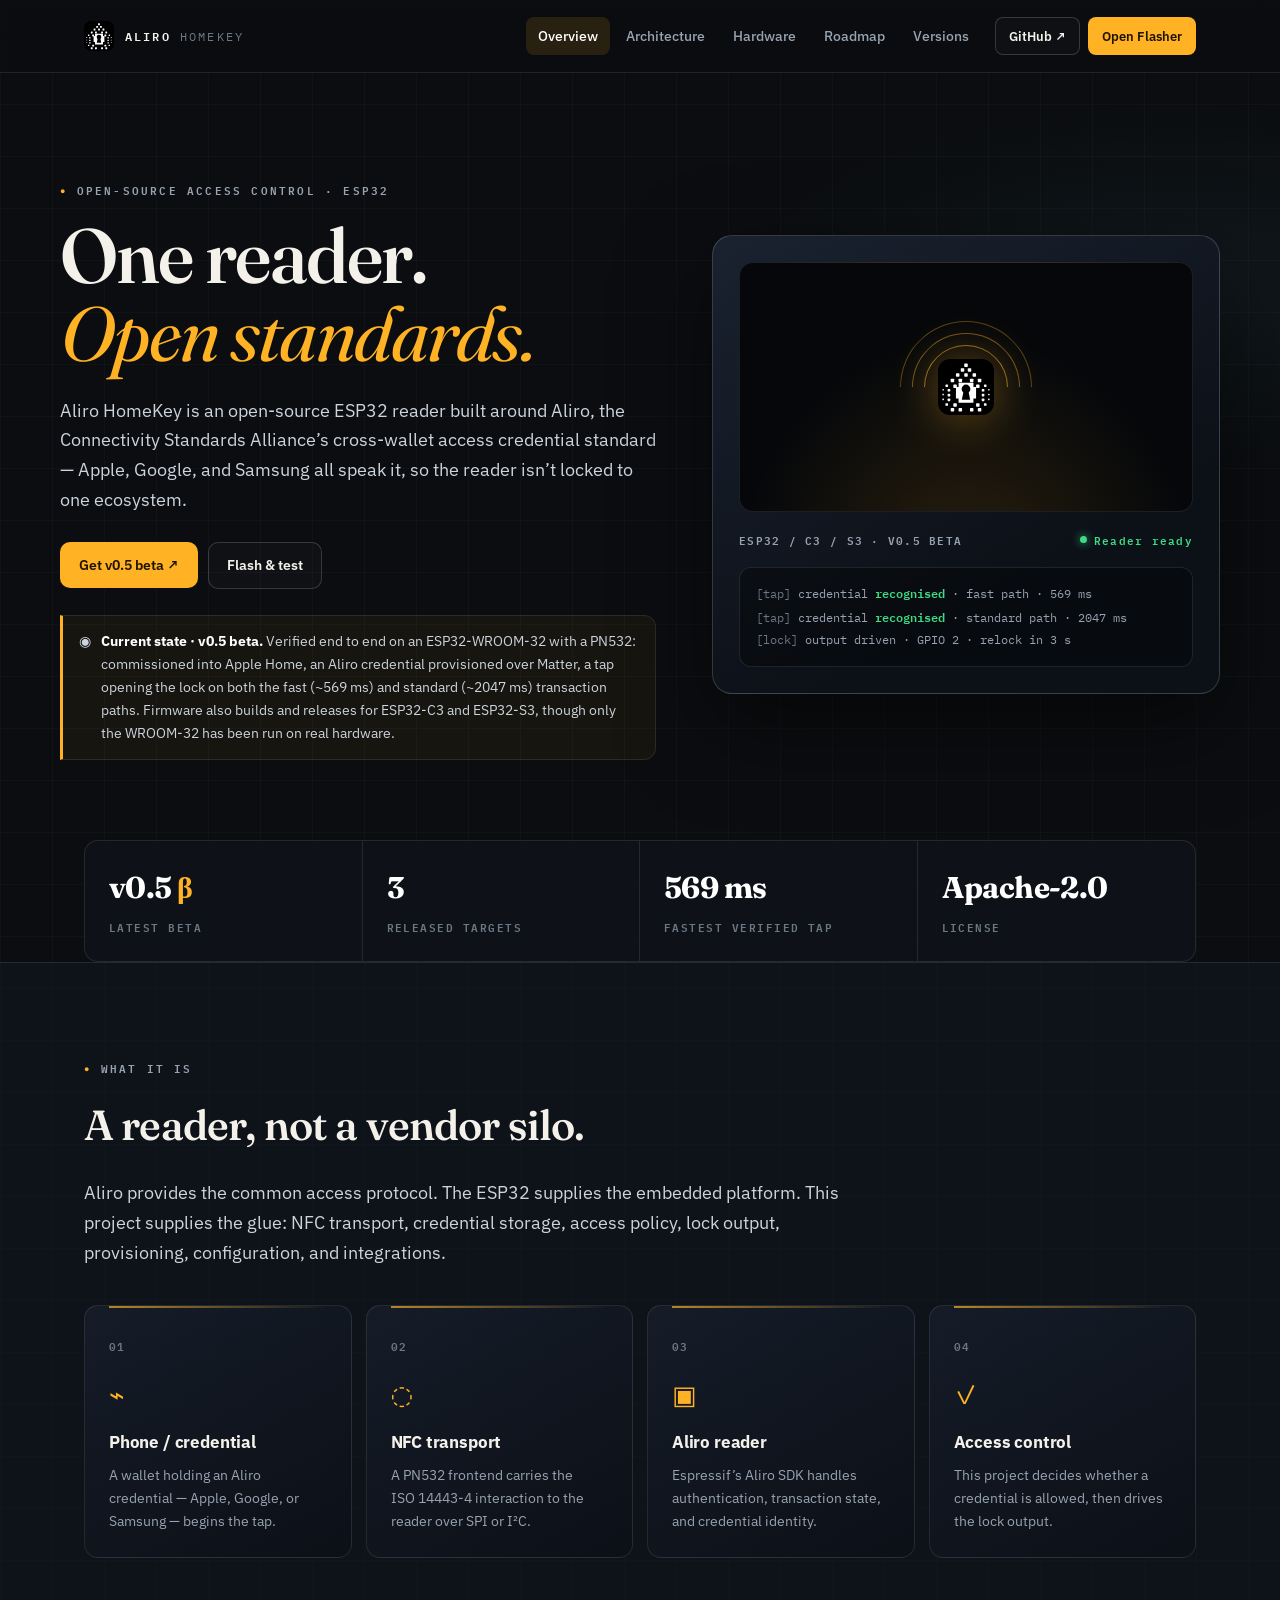
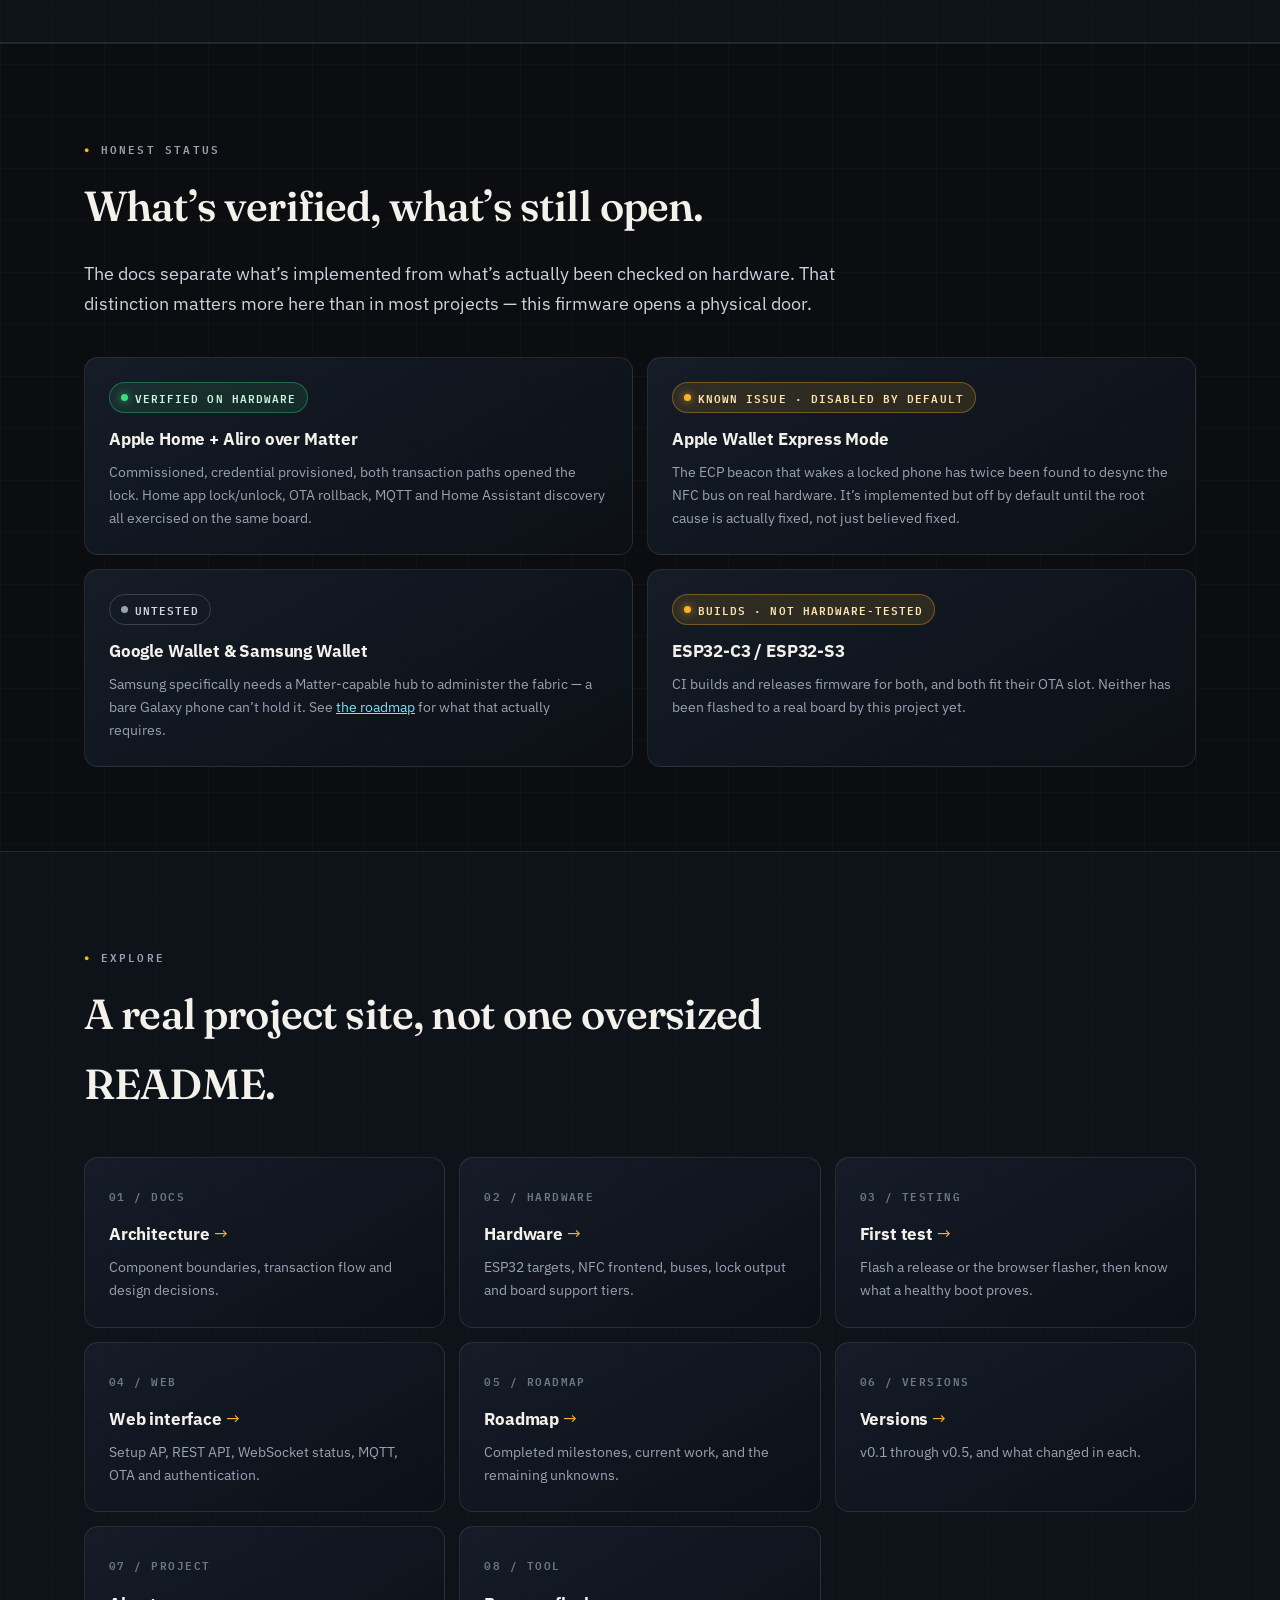
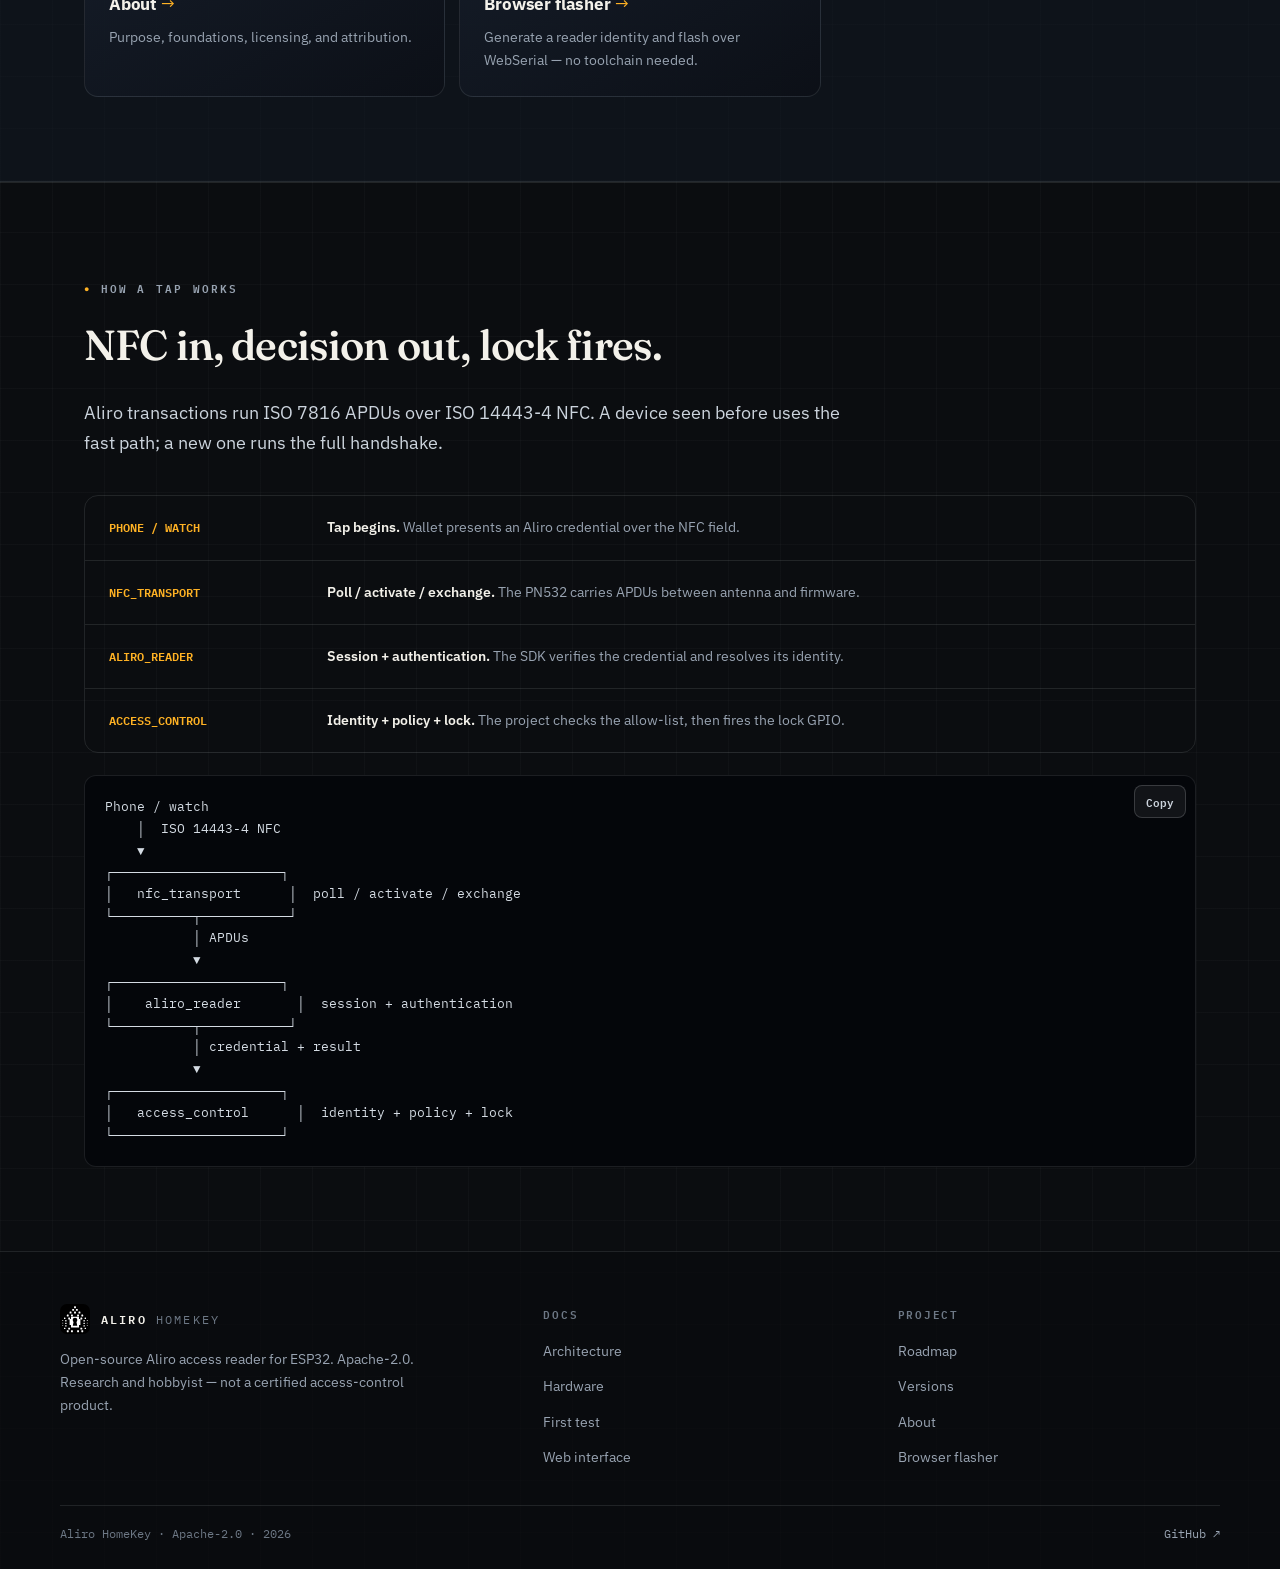
==== website/index.html @ ab15e539 "chore(site): move public website into website/ and redesign for Pages" ====
<!doctype html>
<html lang="en">
<head>
<meta charset="utf-8">
<meta name="viewport" content="width=device-width, initial-scale=1">
<meta name="theme-color" content="#0b0d10">
<meta name="description" content="Aliro HomeKey is an open-source ESP32 Aliro reader for digital access credentials, with NFC, Matter Door Lock, web configuration and real hardware testing.">
<meta name="robots" content="index,follow">
<link rel="canonical" href="https://ruhanpaco.github.io/aliro-homekey/">
<meta property="og:type" content="website">
<meta property="og:title" content="Aliro HomeKey · Open-source access control">
<meta property="og:description" content="An open-source Aliro reader for ESP32, combining NFC, Matter, provisioning and embedded access control.">
<meta property="og:url" content="https://ruhanpaco.github.io/aliro-homekey/">
<meta property="og:image" content="https://ruhanpaco.github.io/aliro-homekey/assets/aliro-mark.svg">
<meta name="twitter:card" content="summary">
<meta name="twitter:title" content="Aliro HomeKey">
<meta name="twitter:description" content="Open-source Aliro access control on ESP32.">
<link rel="icon" href="assets/aliro-mark.svg" type="image/svg+xml">
<link rel="preconnect" href="https://fonts.googleapis.com">
<link rel="preconnect" href="https://fonts.gstatic.com" crossorigin>
<link href="https://fonts.googleapis.com/css2?family=Fraunces:ital,opsz,wght@0,9..144,400;0,9..144,560;0,9..144,640;1,9..144,400&family=IBM+Plex+Mono:wght@400;500;600&family=IBM+Plex+Sans:wght@400;500;600;700&display=swap" rel="stylesheet">
<link rel="stylesheet" href="assets/site.css?v=20260908">
<script type="application/ld+json">{"@context":"https://schema.org","@type":"SoftwareSourceCode","name":"Aliro HomeKey","description":"An open-source Aliro reader for ESP32 with NFC, Matter Door Lock integration, provisioning and web configuration.","codeRepository":"https://github.com/Ruhanpaco/Aliro-homekey","programmingLanguage":["C","C++","HTML","JavaScript"],"license":"https://www.apache.org/licenses/LICENSE-2.0","version":"0.5-beta","author":{"@type":"Person","name":"Ruhan Pacolli"},"operatingSystem":"ESP-IDF"}</script>
<title>Aliro HomeKey · Open-source access control</title>
</head>
<body>
<a class="skip" href="#main">Skip to content</a>

<header class="site-header">
  <div class="wrap header-inner">
    <a class="brand" href="index.html" aria-label="Aliro HomeKey home">
      <img src="assets/aliro-mark.svg" alt="" width="30" height="30">
      <span>ALIRO <em>HOMEKEY</em></span>
    </a>
    <button class="nav-toggle" type="button" aria-expanded="false" aria-controls="primary-nav">MENU</button>
    <nav class="site-nav" id="primary-nav" aria-label="Primary">
      <a class="nav-link" href="index.html" aria-current="page">Overview</a>
      <a class="nav-link" href="architecture.html">Architecture</a>
      <a class="nav-link" href="hardware.html">Hardware</a>
      <a class="nav-link" href="roadmap.html">Roadmap</a>
      <a class="nav-link" href="releases.html">Versions</a>
      <span class="nav-cta">
        <a class="btn ghost small" href="https://github.com/Ruhanpaco/Aliro-homekey">GitHub ↗</a>
        <a class="btn primary small" href="site/index.html">Open Flasher</a>
      </span>
    </nav>
  </div>
</header>

<main id="main">
  <!-- Hero -->
  <section class="wrap hero">
    <div>
      <p class="kicker rise">Open-source access control · ESP32</p>
      <h1 class="display rise d1">One reader.<br><span class="thin">Open standards.</span></h1>
      <p class="lead rise d2">Aliro HomeKey is an open-source ESP32 reader built around Aliro, the Connectivity Standards Alliance&rsquo;s cross-wallet access credential standard &mdash; Apple, Google, and Samsung all speak it, so the reader isn&rsquo;t locked to one ecosystem.</p>
      <div class="hero-actions rise d3">
        <a class="btn primary" href="https://github.com/Ruhanpaco/Aliro-homekey/releases">Get v0.5 beta ↗</a>
        <a class="btn ghost" href="first-test.html">Flash &amp; test</a>
      </div>
      <div class="hero-note rise d4" role="note">
        <span aria-hidden="true">◉</span>
        <span><strong>Current state · v0.5 beta.</strong> Verified end to end on an ESP32-WROOM-32 with a PN532: commissioned into Apple Home, an Aliro credential provisioned over Matter, a tap opening the lock on both the fast (~569&nbsp;ms) and standard (~2047&nbsp;ms) transaction paths. Firmware also builds and releases for ESP32-C3 and ESP32-S3, though only the WROOM-32 has been run on real hardware.</span>
      </div>
    </div>
    <div class="reader-stage rise d2" aria-label="Reader status illustration">
      <div class="reader-screen">
        <div class="nfc-mark" aria-hidden="true">
          <i></i><i></i><i></i>
          <img src="assets/aliro-mark.svg" alt="">
        </div>
      </div>
      <div class="reader-meta">
        <span class="tag">ESP32 / C3 / S3 · v0.5 beta</span>
        <span class="live">Reader ready</span>
      </div>
      <div class="tap-log" aria-label="Example tap log">
        <div><span class="t">[tap]</span> credential <b>recognised</b> · fast path · 569 ms</div>
        <div><span class="t">[tap]</span> credential <b>recognised</b> · standard path · 2047 ms</div>
        <div><span class="t">[lock]</span> output driven · GPIO 2 · relock in 3 s</div>
      </div>
    </div>
  </section>

  <!-- Stats -->
  <section class="wrap" aria-label="Project at a glance">
    <div class="stats">
      <div><b>v0.5 <em>β</em></b><span>Latest beta</span></div>
      <div><b>3</b><span>Released targets</span></div>
      <div><b>569 ms</b><span>Fastest verified tap</span></div>
      <div><b>Apache-2.0</b><span>License</span></div>
    </div>
  </section>

  <!-- What it is -->
  <section class="section band">
    <div class="wrap">
      <div class="section-head">
        <p class="kicker">What it is</p>
        <h2>A reader, not a vendor silo.</h2>
        <p class="lead">Aliro provides the common access protocol. The ESP32 supplies the embedded platform. This project supplies the glue: NFC transport, credential storage, access policy, lock output, provisioning, configuration, and integrations.</p>
      </div>
      <div class="grid four">
        <article class="card feature"><span class="step">01</span><span class="glyph" aria-hidden="true">⌁</span><h3>Phone / credential</h3><p>A wallet holding an Aliro credential &mdash; Apple, Google, or Samsung &mdash; begins the tap.</p></article>
        <article class="card feature"><span class="step">02</span><span class="glyph" aria-hidden="true">◌</span><h3>NFC transport</h3><p>A PN532 frontend carries the ISO&nbsp;14443-4 interaction to the reader over SPI or I&sup2;C.</p></article>
        <article class="card feature"><span class="step">03</span><span class="glyph" aria-hidden="true">▣</span><h3>Aliro reader</h3><p>Espressif&rsquo;s Aliro SDK handles authentication, transaction state, and credential identity.</p></article>
        <article class="card feature"><span class="step">04</span><span class="glyph" aria-hidden="true">✓</span><h3>Access control</h3><p>This project decides whether a credential is allowed, then drives the lock output.</p></article>
      </div>
    </div>
  </section>

  <!-- Honest status -->
  <section class="section">
    <div class="wrap">
      <div class="section-head">
        <p class="kicker">Honest status</p>
        <h2>What&rsquo;s verified, what&rsquo;s still open.</h2>
        <p class="lead">The docs separate what&rsquo;s implemented from what&rsquo;s actually been checked on hardware. That distinction matters more here than in most projects &mdash; this firmware opens a physical door.</p>
      </div>
      <div class="grid two">
        <article class="card">
          <span class="status good">Verified on hardware</span>
          <h3>Apple Home + Aliro over Matter</h3>
          <p>Commissioned, credential provisioned, both transaction paths opened the lock. Home app lock/unlock, OTA rollback, MQTT and Home Assistant discovery all exercised on the same board.</p>
        </article>
        <article class="card">
          <span class="status warn">Known issue · disabled by default</span>
          <h3>Apple Wallet Express Mode</h3>
          <p>The ECP beacon that wakes a locked phone has twice been found to desync the NFC bus on real hardware. It&rsquo;s implemented but off by default until the root cause is actually fixed, not just believed fixed.</p>
        </article>
        <article class="card">
          <span class="status idle">Untested</span>
          <h3>Google Wallet &amp; Samsung Wallet</h3>
          <p>Samsung specifically needs a Matter-capable hub to administer the fabric &mdash; a bare Galaxy phone can&rsquo;t hold it. See <a style="color:var(--info)" href="roadmap.html">the roadmap</a> for what that actually requires.</p>
        </article>
        <article class="card">
          <span class="status warn">Builds · not hardware-tested</span>
          <h3>ESP32-C3 / ESP32-S3</h3>
          <p>CI builds and releases firmware for both, and both fit their OTA slot. Neither has been flashed to a real board by this project yet.</p>
        </article>
      </div>
    </div>
  </section>

  <!-- Explore -->
  <section class="section band">
    <div class="wrap">
      <div class="section-head">
        <p class="kicker">Explore</p>
        <h2>A real project site, not one oversized README.</h2>
      </div>
      <div class="grid">
        <a class="card" href="architecture.html"><span class="explore-num">01 / DOCS</span><h3>Architecture <span class="arrow">→</span></h3><p>Component boundaries, transaction flow and design decisions.</p></a>
        <a class="card" href="hardware.html"><span class="explore-num">02 / HARDWARE</span><h3>Hardware <span class="arrow">→</span></h3><p>ESP32 targets, NFC frontend, buses, lock output and board support tiers.</p></a>
        <a class="card" href="first-test.html"><span class="explore-num">03 / TESTING</span><h3>First test <span class="arrow">→</span></h3><p>Flash a release or the browser flasher, then know what a healthy boot proves.</p></a>
        <a class="card" href="web.html"><span class="explore-num">04 / WEB</span><h3>Web interface <span class="arrow">→</span></h3><p>Setup AP, REST API, WebSocket status, MQTT, OTA and authentication.</p></a>
        <a class="card" href="roadmap.html"><span class="explore-num">05 / ROADMAP</span><h3>Roadmap <span class="arrow">→</span></h3><p>Completed milestones, current work, and the remaining unknowns.</p></a>
        <a class="card" href="releases.html"><span class="explore-num">06 / VERSIONS</span><h3>Versions <span class="arrow">→</span></h3><p>v0.1 through v0.5, and what changed in each.</p></a>
        <a class="card" href="about.html"><span class="explore-num">07 / PROJECT</span><h3>About <span class="arrow">→</span></h3><p>Purpose, foundations, licensing, and attribution.</p></a>
        <a class="card" href="site/index.html"><span class="explore-num">08 / TOOL</span><h3>Browser flasher <span class="arrow">→</span></h3><p>Generate a reader identity and flash over WebSerial &mdash; no toolchain needed.</p></a>
      </div>
    </div>
  </section>

  <!-- How a tap works -->
  <section class="section">
    <div class="wrap">
      <div class="section-head">
        <p class="kicker">How a tap works</p>
        <h2>NFC in, decision out, lock fires.</h2>
        <p class="lead">Aliro transactions run ISO&nbsp;7816 APDUs over ISO&nbsp;14443-4 NFC. A device seen before uses the fast path; a new one runs the full handshake.</p>
      </div>
      <div class="diagram" aria-label="Transaction flow diagram">
        <div class="hop"><span class="from">PHONE / WATCH</span><p><strong>Tap begins.</strong> Wallet presents an Aliro credential over the NFC field.</p></div>
        <div class="hop"><span class="from">NFC_TRANSPORT</span><p><strong>Poll / activate / exchange.</strong> The PN532 carries APDUs between antenna and firmware.</p></div>
        <div class="hop"><span class="from">ALIRO_READER</span><p><strong>Session + authentication.</strong> The SDK verifies the credential and resolves its identity.</p></div>
        <div class="hop"><span class="from">ACCESS_CONTROL</span><p><strong>Identity + policy + lock.</strong> The project checks the allow-list, then fires the lock GPIO.</p></div>
      </div>
      <div class="codeblock">
        <button class="copy-btn" type="button">Copy</button>
<pre>Phone / watch
    │  ISO 14443-4 NFC
    ▼
┌─────────────────────┐
│   nfc_transport      │  poll / activate / exchange
└──────────┬───────────┘
           │ APDUs
           ▼
┌─────────────────────┐
│    aliro_reader       │  session + authentication
└──────────┬───────────┘
           │ credential + result
           ▼
┌─────────────────────┐
│   access_control      │  identity + policy + lock
└─────────────────────┘</pre>
      </div>
    </div>
  </section>
</main>

<footer class="site-footer">
  <div class="wrap footer-grid">
    <div class="footer-brand">
      <a class="brand" href="index.html" aria-label="Aliro HomeKey home">
        <img src="assets/aliro-mark.svg" alt="" width="26" height="26">
        <span>ALIRO <em>HOMEKEY</em></span>
      </a>
      <p>Open-source Aliro access reader for ESP32. Apache-2.0. Research and hobbyist &mdash; not a certified access-control product.</p>
    </div>
    <div>
      <h4>Docs</h4>
      <ul>
        <li><a href="architecture.html">Architecture</a></li>
        <li><a href="hardware.html">Hardware</a></li>
        <li><a href="first-test.html">First test</a></li>
        <li><a href="web.html">Web interface</a></li>
      </ul>
    </div>
    <div>
      <h4>Project</h4>
      <ul>
        <li><a href="roadmap.html">Roadmap</a></li>
        <li><a href="releases.html">Versions</a></li>
        <li><a href="about.html">About</a></li>
        <li><a href="site/index.html">Browser flasher</a></li>
      </ul>
    </div>
  </div>
  <div class="wrap footer-bottom">
    <span>Aliro HomeKey · Apache-2.0 · <span data-year>2026</span></span>
    <a href="https://github.com/Ruhanpaco/Aliro-homekey">GitHub ↗</a>
  </div>
</footer>

<script>
(function () {
  var btn = document.querySelector('.nav-toggle');
  var nav = document.getElementById('primary-nav');
  if (btn && nav) {
    btn.addEventListener('click', function () {
      var open = nav.classList.toggle('open');
      btn.setAttribute('aria-expanded', open ? 'true' : 'false');
    });
  }
  document.querySelectorAll('[data-year]').forEach(function (el) {
    el.textContent = new Date().getFullYear();
  });
  document.querySelectorAll('.codeblock').forEach(function (box) {
    var b = box.querySelector('.copy-btn');
    var pre = box.querySelector('pre');
    if (b && pre) {
      b.addEventListener('click', function () {
        var done = function () { b.textContent = 'Copied'; setTimeout(function () { b.textContent = 'Copy'; }, 1600); };
        if (navigator.clipboard && navigator.clipboard.writeText) {
          navigator.clipboard.writeText(pre.innerText).then(done, done);
        }
      });
    }
  });
})();
</script>
</body>
</html>
---- website/assets/site.css ----
/* ==========================================================================
   Aliro HomeKey — public site design system
   "Bench instrument" editorial theme. Dark, warm amber key-light accent,
   mono labels, generous spacing. No framework, no build step.
   All URLs on this site are relative so the static build works both at
   https://ruhanpaco.github.io/aliro-homekey/ and from a local folder.
   ========================================================================== */

:root {
  --bg: #0b0d10;
  --bg-soft: #0f1319;
  --panel: #121822;
  --panel-2: #161e2a;
  --panel-3: #1b2432;
  --line: rgba(232, 238, 244, 0.1);
  --line-strong: rgba(232, 238, 244, 0.18);
  --text: #f3f1ea;
  --soft: #ccd4dd;
  --muted: #98a3b1;
  --faint: #6d7885;
  --accent: #ffb224;          /* key-light amber */
  --accent-soft: rgba(255, 178, 36, 0.12);
  --accent-ink: #201400;
  --signal: #3ddc84;          /* verified green */
  --signal-soft: rgba(61, 220, 132, 0.1);
  --info: #6ee7f9;            /* NFC cyan */
  --info-soft: rgba(110, 231, 249, 0.08);
  --warn: #ffb224;
  --bad: #ff7a7a;
  --violet: #b7a6ff;
  --max: 1160px;
  --radius: 14px;
  --radius-s: 10px;
  --font-display: "Fraunces", Georgia, "Times New Roman", serif;
  --font-body: "IBM Plex Sans", system-ui, -apple-system, "Segoe UI", sans-serif;
  --font-mono: "IBM Plex Mono", ui-monospace, SFMono-Regular, Menlo, Consolas, monospace;
}

* { box-sizing: border-box; }
html { scroll-behavior: smooth; }
@media (prefers-reduced-motion: reduce) {
  html { scroll-behavior: auto; }
  *, *::before, *::after { animation-duration: 0.01ms !important; transition-duration: 0.01ms !important; }
}

body {
  margin: 0;
  background: var(--bg);
  color: var(--text);
  font-family: var(--font-body);
  font-size: 16px;
  line-height: 1.65;
  -webkit-font-smoothing: antialiased;
  background-image:
    radial-gradient(1100px 380px at 50% -8%, rgba(255, 178, 36, 0.07), transparent 60%),
    radial-gradient(800px 340px at 92% 6%, rgba(110, 231, 249, 0.05), transparent 55%),
    linear-gradient(rgba(232, 238, 244, 0.022) 1px, transparent 1px),
    linear-gradient(90deg, rgba(232, 238, 244, 0.022) 1px, transparent 1px);
  background-size: auto, auto, 52px 52px, 52px 52px;
}

::selection { background: rgba(255, 178, 36, 0.32); color: #fff; }

a { color: inherit; }
a:focus-visible, button:focus-visible {
  outline: 2px solid var(--accent);
  outline-offset: 3px;
  border-radius: 6px;
}

.wrap { max-width: var(--max); margin-inline: auto; padding-inline: 24px; }

/* Skip link -------------------------------------------------------------- */
.skip {
  position: absolute; left: 16px; top: -60px; z-index: 100;
  background: var(--accent); color: var(--accent-ink);
  font: 600 13px var(--font-mono); padding: 10px 16px; border-radius: 8px;
  text-decoration: none; transition: top 0.2s;
}
.skip:focus { top: 12px; }

/* Header ------------------------------------------------------------------ */
.site-header {
  position: sticky; top: 0; z-index: 50;
  border-bottom: 1px solid var(--line);
  background: rgba(11, 13, 16, 0.86);
  backdrop-filter: blur(16px);
  -webkit-backdrop-filter: blur(16px);
}
.header-inner {
  display: flex; align-items: center; justify-content: space-between;
  gap: 16px; min-height: 72px; padding-block: 12px;
}
.brand { display: flex; align-items: center; gap: 11px; text-decoration: none; }
.brand img { width: 30px; height: 30px; display: block; border-radius: 7px; }
.brand span { font: 600 12px var(--font-mono); letter-spacing: 0.18em; }
.brand span em { font-style: normal; color: var(--faint); font-weight: 400; }

.site-nav { display: flex; align-items: center; gap: 4px; }
.site-nav a.nav-link {
  font-size: 13.5px; font-weight: 500; color: var(--muted);
  text-decoration: none; padding: 8px 12px; border-radius: 8px;
  white-space: nowrap; transition: color 0.18s, background 0.18s;
}
.site-nav a.nav-link:hover { color: #fff; background: rgba(255, 255, 255, 0.05); }
.site-nav a.nav-link[aria-current="page"] { color: #fff; background: rgba(255, 178, 36, 0.12); }

.nav-cta { display: flex; align-items: center; gap: 8px; margin-left: 10px; }

.nav-toggle {
  display: none;
  background: var(--panel-2); color: var(--text);
  border: 1px solid var(--line-strong); border-radius: 9px;
  font: 600 12px var(--font-mono); letter-spacing: 0.08em;
  padding: 9px 14px; cursor: pointer;
}

/* Buttons ------------------------------------------------------------------ */
.btn {
  display: inline-flex; align-items: center; justify-content: center; gap: 8px;
  padding: 11px 18px; border-radius: 10px;
  font-size: 13.5px; font-weight: 600; text-decoration: none;
  border: 1px solid transparent; cursor: pointer;
  transition: transform 0.18s ease, background 0.18s, border-color 0.18s, box-shadow 0.18s;
  white-space: nowrap;
}
.btn:hover { transform: translateY(-2px); }
.btn:active { transform: translateY(0); }
.btn.primary { background: var(--accent); color: var(--accent-ink); }
.btn.primary:hover { background: #ffc14d; box-shadow: 0 8px 28px rgba(255, 178, 36, 0.28); }
.btn.ghost { border-color: var(--line-strong); color: var(--text); background: rgba(255, 255, 255, 0.02); }
.btn.ghost:hover { border-color: rgba(255, 178, 36, 0.5); background: var(--accent-soft); }
.btn.small { padding: 8px 13px; font-size: 12.5px; border-radius: 8px; }

/* Type utilities ------------------------------------------------------------ */
.kicker {
  font: 600 11px var(--font-mono);
  letter-spacing: 0.2em; text-transform: uppercase; color: var(--muted);
}
.kicker::before { content: "●"; color: var(--accent); margin-right: 9px; font-size: 9px; vertical-align: 1px; }
.kicker.plain::before { content: none; }

.display {
  font-family: var(--font-display);
  font-weight: 560; letter-spacing: -0.02em; line-height: 1.02;
}
.lead { font-size: 18px; color: var(--soft); max-width: 780px; }
.lead a, .prose a { color: var(--info); text-decoration: underline; text-underline-offset: 3px; }
.lead a:hover, .prose a:hover { color: #fff; }
.muted { color: var(--muted); }
.mono { font-family: var(--font-mono); }
.prose p { color: var(--soft); }
.prose code, code.inline {
  font: 500 0.86em var(--font-mono);
  background: rgba(255, 255, 255, 0.06);
  border: 1px solid var(--line);
  padding: 2px 7px; border-radius: 6px; white-space: nowrap;
}

/* Hero ---------------------------------------------------------------------- */
.hero { padding: 96px 0 72px; display: grid; grid-template-columns: 1.08fr 0.92fr; gap: 56px; align-items: center; }
.hero h1 { font-size: clamp(44px, 6vw, 80px); margin: 18px 0 22px; }
.hero h1 .thin { font-style: italic; font-weight: 400; color: var(--accent); }
.hero-actions { display: flex; flex-wrap: wrap; gap: 10px; margin-top: 28px; }
.hero-note { display: flex; gap: 10px; align-items: flex-start; margin-top: 26px;
  border: 1px solid var(--line); border-left: 3px solid var(--accent);
  background: rgba(255, 178, 36, 0.05); border-radius: 0 12px 12px 0;
  padding: 14px 16px; font-size: 14px; color: var(--soft); }
.hero-note strong { color: #fff; }

/* Reader visual: lock card + NFC waves */
.reader-stage {
  border: 1px solid var(--line-strong);
  background: linear-gradient(150deg, #1a2230 0%, #0c1017 70%);
  border-radius: 20px; padding: 26px;
  box-shadow: 0 32px 90px rgba(0, 0, 0, 0.5);
  display: flex; flex-direction: column; gap: 18px;
}
.reader-screen {
  position: relative; overflow: hidden;
  border: 1px solid var(--line); border-radius: 14px;
  background: radial-gradient(circle at 50% 120%, rgba(255, 178, 36, 0.14), transparent 60%), #05070a;
  min-height: 250px; display: grid; place-items: center; padding: 28px;
}
.nfc-mark { position: relative; width: 120px; height: 120px; display: grid; place-items: center; }
.nfc-mark img { width: 56px; height: 56px; border-radius: 12px; position: relative; z-index: 2;
  filter: drop-shadow(0 0 24px rgba(255, 178, 36, 0.4)); }
.nfc-mark i {
  position: absolute; border: 1.5px solid rgba(255, 178, 36, 0.55);
  border-radius: 50%; border-left-color: transparent; border-bottom-color: transparent;
  transform: rotate(-45deg); animation: ping 2.8s ease-out infinite;
}
.nfc-mark i:nth-child(1) { width: 84px; height: 84px; }
.nfc-mark i:nth-child(2) { width: 108px; height: 108px; animation-delay: 0.45s; opacity: 0.8; }
.nfc-mark i:nth-child(3) { width: 132px; height: 132px; animation-delay: 0.9s; opacity: 0.6; }
@keyframes ping {
  0% { transform: rotate(-45deg) scale(0.86); opacity: 0; }
  25% { opacity: 1; }
  100% { transform: rotate(-45deg) scale(1.06); opacity: 0; }
}
.reader-meta { display: flex; justify-content: space-between; align-items: center; gap: 12px; }
.reader-meta .tag { font: 600 10.5px var(--font-mono); letter-spacing: 0.12em; color: var(--muted); text-transform: uppercase; }
.reader-meta .live { display: inline-flex; align-items: center; gap: 7px;
  font: 600 10.5px var(--font-mono); letter-spacing: 0.12em; color: var(--signal); }
.reader-meta .live::before { content: ""; width: 7px; height: 7px; border-radius: 50%;
  background: var(--signal); box-shadow: 0 0 10px rgba(61, 220, 132, 0.9); animation: blink 2s infinite; }
@keyframes blink { 50% { opacity: 0.45; } }
.tap-log { border: 1px solid var(--line); border-radius: 12px; background: rgba(0, 0, 0, 0.35);
  font: 400 12px/1.9 var(--font-mono); color: var(--muted); padding: 14px 16px; }
.tap-log b { color: var(--signal); font-weight: 600; }
.tap-log .t { color: var(--faint); }

/* Stat strip ----------------------------------------------------------------- */
.stats { display: grid; grid-template-columns: repeat(4, 1fr);
  border: 1px solid var(--line); border-radius: var(--radius);
  background: rgba(15, 19, 25, 0.8); overflow: hidden; margin: 8px 0 0; }
.stats div { padding: 22px 24px; border-right: 1px solid var(--line); }
.stats div:last-child { border-right: 0; }
.stats b { display: block; font-family: var(--font-display); font-size: 30px; letter-spacing: -0.02em; color: #fff; }
.stats b em { font-style: normal; color: var(--accent); }
.stats span { font: 600 10.5px var(--font-mono); letter-spacing: 0.14em; text-transform: uppercase; color: var(--faint); }

/* Sections ------------------------------------------------------------------- */
.section { padding: 84px 0; border-top: 1px solid var(--line); }
.section-head { max-width: 840px; margin-bottom: 38px; }
.section-head h2 { font-family: var(--font-display); font-weight: 560;
  font-size: clamp(28px, 3.6vw, 42px); letter-spacing: -0.02em; margin: 14px 0 12px; }
.band { background: rgba(18, 24, 34, 0.6); border-block: 1px solid var(--line); }

/* Cards ---------------------------------------------------------------------- */
.grid { display: grid; grid-template-columns: repeat(3, 1fr); gap: 14px; }
.grid.two { grid-template-columns: repeat(2, 1fr); }
.grid.four { grid-template-columns: repeat(4, 1fr); }
.card {
  position: relative; overflow: hidden;
  border: 1px solid var(--line); border-radius: var(--radius);
  background: linear-gradient(150deg, rgba(22, 30, 42, 0.9), rgba(12, 16, 23, 0.9));
  padding: 24px; text-decoration: none; color: inherit;
  transition: transform 0.2s ease, border-color 0.2s, background 0.2s;
}
a.card:hover { transform: translateY(-4px); border-color: rgba(255, 178, 36, 0.4); background: var(--panel-2); }
.card .step { font: 600 10.5px var(--font-mono); letter-spacing: 0.14em; color: var(--faint); text-transform: uppercase; }
.card h3 { margin: 12px 0 8px; font-size: 17px; letter-spacing: -0.01em; }
.card h3 .arrow { color: var(--accent); font-weight: 400; }
.card p { margin: 0; font-size: 14px; color: var(--muted); }
.card .glyph { font-size: 26px; color: var(--accent); margin-top: 14px; display: block; }
.card.feature { padding-top: 26px; }
.card.feature::after { content: ""; position: absolute; top: 0; left: 24px; right: 24px; height: 2px;
  background: linear-gradient(90deg, var(--accent), transparent); opacity: 0.7; }

/* Status pills */
.status { display: inline-flex; align-items: center; gap: 7px;
  font: 600 10.5px var(--font-mono); letter-spacing: 0.1em; text-transform: uppercase;
  padding: 5px 11px; border-radius: 999px; border: 1px solid var(--line-strong); }
.status::before { content: ""; width: 7px; height: 7px; border-radius: 50%; background: var(--muted); }
.status.good { color: #c9f5da; border-color: rgba(61, 220, 132, 0.35); background: var(--signal-soft); }
.status.good::before { background: var(--signal); box-shadow: 0 0 8px rgba(61, 220, 132, 0.8); }
.status.warn { color: #ffe3ae; border-color: rgba(255, 178, 36, 0.35); background: var(--accent-soft); }
.status.warn::before { background: var(--warn); box-shadow: 0 0 8px rgba(255, 178, 36, 0.8); }
.status.idle { color: #cfd6de; }
.status.info { color: #c4f3fc; border-color: rgba(110, 231, 249, 0.3); background: var(--info-soft); }
.status.info::before { background: var(--info); box-shadow: 0 0 8px rgba(110, 231, 249, 0.8); }

/* Callouts */
.callout { border: 1px solid var(--line); border-left: 3px solid var(--info);
  background: rgba(110, 231, 249, 0.05); border-radius: 0 12px 12px 0;
  padding: 16px 18px; margin: 24px 0; color: var(--soft); font-size: 14.5px; }
.callout strong { color: #fff; }
.callout.warn { border-left-color: var(--warn); background: rgba(255, 178, 36, 0.06); }
.callout.good { border-left-color: var(--signal); background: rgba(61, 220, 132, 0.06); }

/* Code blocks */
.codeblock { position: relative; margin: 22px 0 0; }
.codeblock pre, pre.code {
  background: #04060a; border: 1px solid var(--line); border-radius: 12px;
  padding: 20px; overflow-x: auto; margin: 0;
  font: 400 12.5px/1.75 var(--font-mono); color: #d4dbe3;
}
.codeblock pre .c { color: var(--faint); }
.codeblock pre .k { color: var(--accent); }
.copy-btn {
  position: absolute; top: 10px; right: 10px;
  background: rgba(255, 255, 255, 0.06); color: var(--soft);
  border: 1px solid var(--line-strong); border-radius: 8px;
  font: 600 11px var(--font-mono); padding: 6px 11px; cursor: pointer;
  transition: border-color 0.18s, color 0.18s;
}
.copy-btn:hover { border-color: var(--accent); color: #fff; }

/* Tables */
.tablewrap { overflow-x: auto; border: 1px solid var(--line); border-radius: var(--radius); margin-top: 24px; }
table.spec { width: 100%; border-collapse: collapse; min-width: 560px; }
table.spec th, table.spec td { text-align: left; padding: 14px 18px; vertical-align: top; }
table.spec th { font: 600 10.5px var(--font-mono); letter-spacing: 0.12em; text-transform: uppercase;
  color: var(--faint); background: rgba(255, 255, 255, 0.02); border-bottom: 1px solid var(--line); }
table.spec td { font-size: 14px; color: var(--soft); border-bottom: 1px solid var(--line); }
table.spec tr:last-child td { border-bottom: 0; }
table.spec td:first-child { font-family: var(--font-mono); font-size: 12.5px; color: var(--text); white-space: nowrap; }

/* Timeline */
.timeline { border-left: 1px solid var(--line-strong); margin: 34px 0 0 8px; }
.timeline article { position: relative; padding: 0 0 36px 32px; }
.timeline article:last-child { padding-bottom: 4px; }
.timeline article::before { content: ""; position: absolute; left: -6px; top: 5px;
  width: 11px; height: 11px; border-radius: 50%; background: var(--accent);
  box-shadow: 0 0 0 6px rgba(255, 178, 36, 0.1); }
.timeline article.dim::before { background: var(--faint); box-shadow: 0 0 0 6px rgba(255, 255, 255, 0.05); }
.timeline small { font: 600 10.5px var(--font-mono); letter-spacing: 0.12em; text-transform: uppercase; color: var(--faint); }
.timeline h3 { margin: 8px 0 6px; font-size: 19px; letter-spacing: -0.01em; }
.timeline p { margin: 0; font-size: 14.5px; color: var(--muted); max-width: 780px; }
.timeline p strong { color: var(--soft); }

/* Page hero */
.page-hero { padding: 72px 0 46px; }
.page-hero h1 { font-family: var(--font-display); font-weight: 560;
  font-size: clamp(36px, 5vw, 60px); letter-spacing: -0.025em; line-height: 1.02; margin: 16px 0 18px; }
.page-hero h1 em { font-style: italic; font-weight: 400; color: var(--accent); }
.crumbs { font: 600 11px var(--font-mono); letter-spacing: 0.16em; text-transform: uppercase; color: var(--faint); }
.crumbs a { color: var(--muted); text-decoration: none; }
.crumbs a:hover { color: var(--accent); }

/* Option rows (first-test) */
.option { border: 1px solid var(--line); border-radius: var(--radius);
  background: linear-gradient(150deg, rgba(22, 30, 42, 0.9), rgba(12, 16, 23, 0.9));
  padding: 30px; margin-top: 16px; }
.option .opt-tag { font: 600 11px var(--font-mono); letter-spacing: 0.16em; color: var(--accent); text-transform: uppercase; }
.option h2 { font-family: var(--font-display); font-size: clamp(22px, 3vw, 30px); margin: 10px 0; letter-spacing: -0.02em; }

/* Tier cards (hardware) */
.tier { border: 1px solid var(--line); border-radius: var(--radius); padding: 28px; margin-top: 14px;
  background: linear-gradient(150deg, rgba(22, 30, 42, 0.9), rgba(12, 16, 23, 0.9)); }
.tier h3 { margin: 14px 0 8px; font-size: 20px; }
.tier p { margin: 0; color: var(--muted); font-size: 14.5px; }
.tier p a { color: var(--info); }

/* Diagram */
.diagram { display: grid; grid-template-columns: 1fr; gap: 0; margin-top: 30px;
  border: 1px solid var(--line); border-radius: var(--radius); overflow: hidden; }
.diagram .hop { display: grid; grid-template-columns: 200px 1fr; gap: 18px; padding: 20px 24px;
  border-bottom: 1px solid var(--line); align-items: baseline; }
.diagram .hop:last-child { border-bottom: 0; }
.diagram .hop .from { font: 600 12px var(--font-mono); color: var(--accent); }
.diagram .hop p { margin: 0; font-size: 14px; color: var(--muted); }
.diagram .hop p strong { color: var(--text); font-weight: 600; }

/* Footer */
.site-footer { border-top: 1px solid var(--line); margin-top: 0; background: rgba(9, 11, 14, 0.7); }
.footer-grid { display: grid; grid-template-columns: 1.4fr 1fr 1fr; gap: 32px; padding: 52px 0 36px; }
.footer-grid h4 { font: 600 11px var(--font-mono); letter-spacing: 0.16em; text-transform: uppercase;
  color: var(--faint); margin: 0 0 14px; }
.footer-grid ul { list-style: none; margin: 0; padding: 0; display: grid; gap: 9px; }
.footer-grid ul a { color: var(--muted); text-decoration: none; font-size: 14px; }
.footer-grid ul a:hover { color: var(--accent); }
.footer-brand p { color: var(--muted); font-size: 14px; max-width: 380px; }
.footer-brand .brand { margin-bottom: 14px; }
.footer-bottom { display: flex; justify-content: space-between; align-items: center; gap: 16px; flex-wrap: wrap;
  border-top: 1px solid var(--line); padding: 20px 0 28px;
  font: 400 12px var(--font-mono); color: var(--faint); }
.footer-bottom a { color: var(--muted); text-decoration: none; }
.footer-bottom a:hover { color: var(--accent); }

/* Explore index cards get numbers */
.explore-num { font: 600 10.5px var(--font-mono); letter-spacing: 0.14em; color: var(--faint); }

/* 404 */
.notfound { min-height: 78vh; display: grid; place-items: center; text-align: center; padding: 60px 0; }
.notfound img { width: 96px; height: 96px; border-radius: 20px; margin-bottom: 26px; }
.notfound h1 { font-family: var(--font-display); font-size: clamp(52px, 9vw, 96px); margin: 14px 0 10px; letter-spacing: -0.03em; }

/* Reveal on load */
.rise { animation: rise 0.7s cubic-bezier(0.2, 0.7, 0.2, 1) both; }
.rise.d1 { animation-delay: 0.08s; } .rise.d2 { animation-delay: 0.16s; }
.rise.d3 { animation-delay: 0.24s; } .rise.d4 { animation-delay: 0.32s; }
@keyframes rise { from { opacity: 0; transform: translateY(18px); } to { opacity: 1; transform: none; } }

/* Responsive --------------------------------------------------------------- */
@media (max-width: 980px) {
  .hero { grid-template-columns: 1fr; gap: 40px; padding: 68px 0 56px; }
  .grid { grid-template-columns: 1fr 1fr; }
  .grid.four { grid-template-columns: 1fr 1fr; }
  .stats { grid-template-columns: 1fr 1fr; }
  .stats div:nth-child(2) { border-right: 0; }
  .stats div:nth-child(-n+2) { border-bottom: 1px solid var(--line); }
  .footer-grid { grid-template-columns: 1fr 1fr; }
  .section { padding: 64px 0; }
}

@media (max-width: 680px) {
  .wrap { padding-inline: 18px; }
  .nav-toggle { display: inline-flex; }
  .site-nav {
    display: none; position: absolute; top: 100%; left: 0; right: 0;
    flex-direction: column; align-items: stretch; gap: 2px;
    background: #0d1117; border-bottom: 1px solid var(--line-strong);
    padding: 12px 18px 18px;
  }
  .site-nav.open { display: flex; }
  .site-nav a.nav-link { padding: 12px 10px; font-size: 15px; }
  .nav-cta { margin: 8px 0 0; display: grid; grid-template-columns: 1fr 1fr; }
  .hero { padding: 52px 0 46px; }
  .hero h1 { font-size: clamp(38px, 11vw, 54px); }
  .lead { font-size: 16px; }
  .grid, .grid.two, .grid.four { grid-template-columns: 1fr; }
  .stats { grid-template-columns: 1fr 1fr; }
  .stats div { padding: 16px 18px; }
  .stats b { font-size: 23px; }
  .footer-grid { grid-template-columns: 1fr; gap: 26px; }
  .diagram .hop { grid-template-columns: 1fr; gap: 6px; }
  .page-hero { padding: 52px 0 34px; }
  .option { padding: 22px; }
}
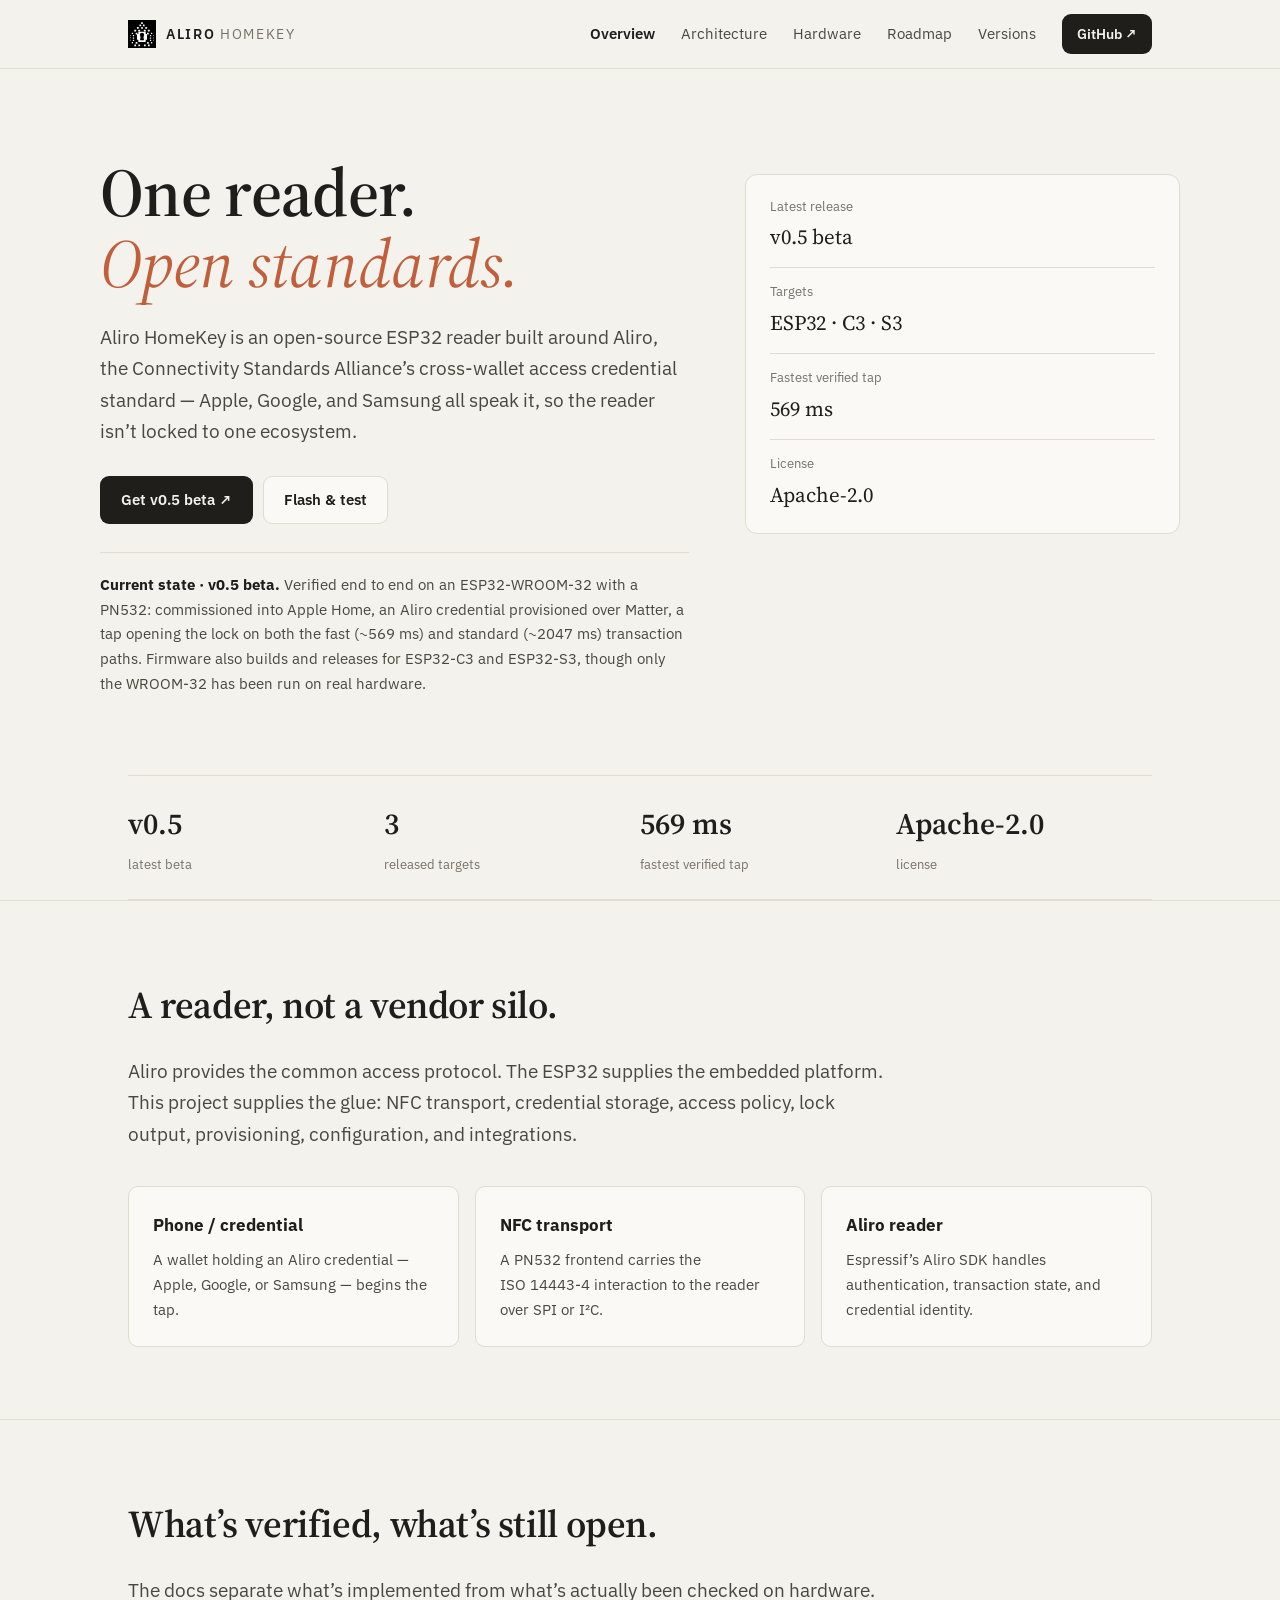
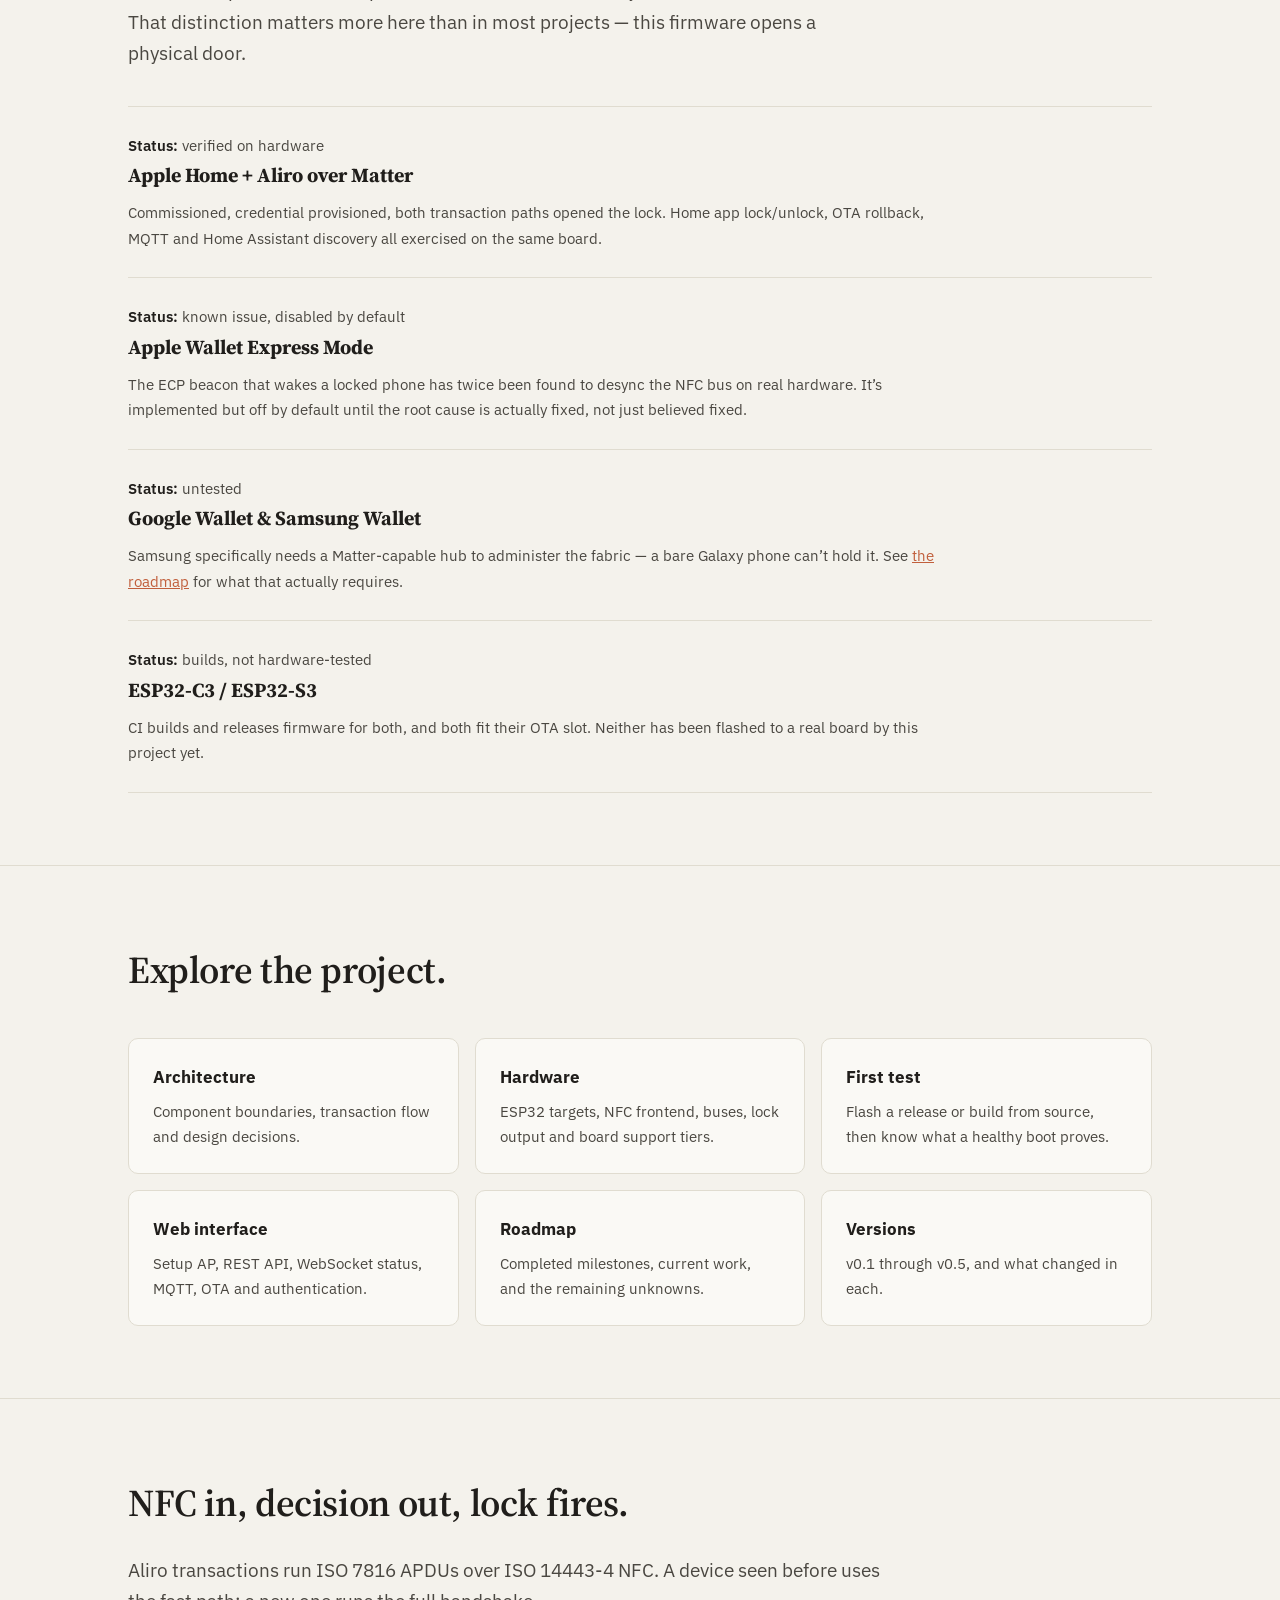
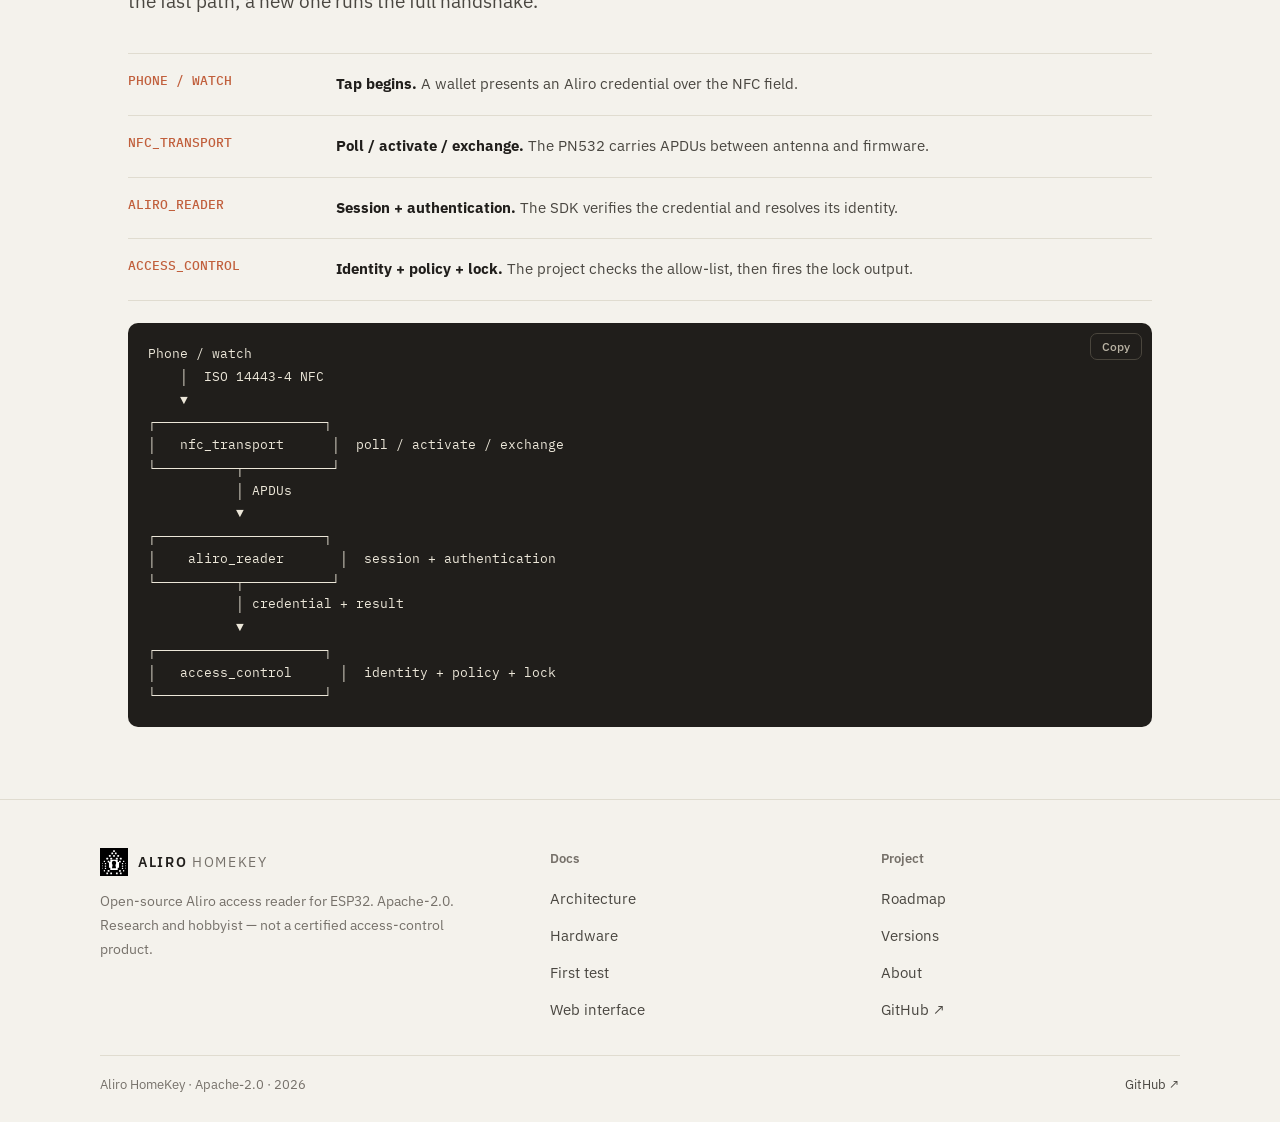
==== commit 29cb8bad: "chore(site): flat paper redesign, drop badges and browser flasher" ====
--- a/website/index.html
+++ b/website/index.html
@@ -3,23 +3,23 @@
 <head>
 <meta charset="utf-8">
 <meta name="viewport" content="width=device-width, initial-scale=1">
-<meta name="theme-color" content="#0b0d10">
+<meta name="theme-color" content="#f4f2ec">
 <meta name="description" content="Aliro HomeKey is an open-source ESP32 Aliro reader for digital access credentials, with NFC, Matter Door Lock, web configuration and real hardware testing.">
 <meta name="robots" content="index,follow">
-<link rel="canonical" href="https://ruhanpaco.github.io/aliro-homekey/">
+<link rel="canonical" href="https://ruhanpaco.github.io/Aliro-homekey/">
 <meta property="og:type" content="website">
 <meta property="og:title" content="Aliro HomeKey · Open-source access control">
 <meta property="og:description" content="An open-source Aliro reader for ESP32, combining NFC, Matter, provisioning and embedded access control.">
-<meta property="og:url" content="https://ruhanpaco.github.io/aliro-homekey/">
-<meta property="og:image" content="https://ruhanpaco.github.io/aliro-homekey/assets/aliro-mark.svg">
+<meta property="og:url" content="https://ruhanpaco.github.io/Aliro-homekey/">
+<meta property="og:image" content="https://ruhanpaco.github.io/Aliro-homekey/assets/aliro-mark.svg">
 <meta name="twitter:card" content="summary">
 <meta name="twitter:title" content="Aliro HomeKey">
 <meta name="twitter:description" content="Open-source Aliro access control on ESP32.">
 <link rel="icon" href="assets/aliro-mark.svg" type="image/svg+xml">
 <link rel="preconnect" href="https://fonts.googleapis.com">
 <link rel="preconnect" href="https://fonts.gstatic.com" crossorigin>
-<link href="https://fonts.googleapis.com/css2?family=Fraunces:ital,opsz,wght@0,9..144,400;0,9..144,560;0,9..144,640;1,9..144,400&family=IBM+Plex+Mono:wght@400;500;600&family=IBM+Plex+Sans:wght@400;500;600;700&display=swap" rel="stylesheet">
-<link rel="stylesheet" href="assets/site.css?v=20260908">
+<link href="https://fonts.googleapis.com/css2?family=Source+Serif+4:ital,opsz,wght@0,8..60,400;0,8..60,600;1,8..60,400&family=IBM+Plex+Mono:wght@400;500&family=IBM+Plex+Sans:wght@400;500;600;700&display=swap" rel="stylesheet">
+<link rel="stylesheet" href="assets/site.css?v=20260909">
 <script type="application/ld+json">{"@context":"https://schema.org","@type":"SoftwareSourceCode","name":"Aliro HomeKey","description":"An open-source Aliro reader for ESP32 with NFC, Matter Door Lock integration, provisioning and web configuration.","codeRepository":"https://github.com/Ruhanpaco/Aliro-homekey","programmingLanguage":["C","C++","HTML","JavaScript"],"license":"https://www.apache.org/licenses/LICENSE-2.0","version":"0.5-beta","author":{"@type":"Person","name":"Ruhan Pacolli"},"operatingSystem":"ESP-IDF"}</script>
 <title>Aliro HomeKey · Open-source access control</title>
 </head>
@@ -29,10 +29,10 @@
 <header class="site-header">
   <div class="wrap header-inner">
     <a class="brand" href="index.html" aria-label="Aliro HomeKey home">
-      <img src="assets/aliro-mark.svg" alt="" width="30" height="30">
+      <img src="assets/aliro-mark.svg" alt="" width="28" height="28">
       <span>ALIRO <em>HOMEKEY</em></span>
     </a>
-    <button class="nav-toggle" type="button" aria-expanded="false" aria-controls="primary-nav">MENU</button>
+    <button class="nav-toggle" type="button" aria-expanded="false" aria-controls="primary-nav">Menu</button>
     <nav class="site-nav" id="primary-nav" aria-label="Primary">
       <a class="nav-link" href="index.html" aria-current="page">Overview</a>
       <a class="nav-link" href="architecture.html">Architecture</a>
@@ -40,101 +40,78 @@
       <a class="nav-link" href="roadmap.html">Roadmap</a>
       <a class="nav-link" href="releases.html">Versions</a>
       <span class="nav-cta">
-        <a class="btn ghost small" href="https://github.com/Ruhanpaco/Aliro-homekey">GitHub ↗</a>
-        <a class="btn primary small" href="site/index.html">Open Flasher</a>
+        <a class="btn primary small" href="https://github.com/Ruhanpaco/Aliro-homekey">GitHub ↗</a>
       </span>
     </nav>
   </div>
 </header>
 
 <main id="main">
-  <!-- Hero -->
   <section class="wrap hero">
     <div>
-      <p class="kicker rise">Open-source access control · ESP32</p>
-      <h1 class="display rise d1">One reader.<br><span class="thin">Open standards.</span></h1>
-      <p class="lead rise d2">Aliro HomeKey is an open-source ESP32 reader built around Aliro, the Connectivity Standards Alliance&rsquo;s cross-wallet access credential standard &mdash; Apple, Google, and Samsung all speak it, so the reader isn&rsquo;t locked to one ecosystem.</p>
-      <div class="hero-actions rise d3">
+      <h1 class="display">One reader.<br><em>Open standards.</em></h1>
+      <p class="lead">Aliro HomeKey is an open-source ESP32 reader built around Aliro, the Connectivity Standards Alliance&rsquo;s cross-wallet access credential standard &mdash; Apple, Google, and Samsung all speak it, so the reader isn&rsquo;t locked to one ecosystem.</p>
+      <div class="hero-actions">
         <a class="btn primary" href="https://github.com/Ruhanpaco/Aliro-homekey/releases">Get v0.5 beta ↗</a>
         <a class="btn ghost" href="first-test.html">Flash &amp; test</a>
       </div>
-      <div class="hero-note rise d4" role="note">
-        <span aria-hidden="true">◉</span>
-        <span><strong>Current state · v0.5 beta.</strong> Verified end to end on an ESP32-WROOM-32 with a PN532: commissioned into Apple Home, an Aliro credential provisioned over Matter, a tap opening the lock on both the fast (~569&nbsp;ms) and standard (~2047&nbsp;ms) transaction paths. Firmware also builds and releases for ESP32-C3 and ESP32-S3, though only the WROOM-32 has been run on real hardware.</span>
-      </div>
-    </div>
-    <div class="reader-stage rise d2" aria-label="Reader status illustration">
-      <div class="reader-screen">
-        <div class="nfc-mark" aria-hidden="true">
-          <i></i><i></i><i></i>
-          <img src="assets/aliro-mark.svg" alt="">
-        </div>
-      </div>
-      <div class="reader-meta">
-        <span class="tag">ESP32 / C3 / S3 · v0.5 beta</span>
-        <span class="live">Reader ready</span>
-      </div>
-      <div class="tap-log" aria-label="Example tap log">
-        <div><span class="t">[tap]</span> credential <b>recognised</b> · fast path · 569 ms</div>
-        <div><span class="t">[tap]</span> credential <b>recognised</b> · standard path · 2047 ms</div>
-        <div><span class="t">[lock]</span> output driven · GPIO 2 · relock in 3 s</div>
-      </div>
-    </div>
-  </section>
-
-  <!-- Stats -->
+      <p class="hero-note"><strong>Current state · v0.5 beta.</strong> Verified end to end on an ESP32-WROOM-32 with a PN532: commissioned into Apple Home, an Aliro credential provisioned over Matter, a tap opening the lock on both the fast (~569&nbsp;ms) and standard (~2047&nbsp;ms) transaction paths. Firmware also builds and releases for ESP32-C3 and ESP32-S3, though only the WROOM-32 has been run on real hardware.</p>
+    </div>
+    <dl class="facts" aria-label="Project facts">
+      <div><dt>Latest release</dt><dd>v0.5 beta</dd></div>
+      <div><dt>Targets</dt><dd>ESP32 · C3 · S3</dd></div>
+      <div><dt>Fastest verified tap</dt><dd>569 ms</dd></div>
+      <div><dt>License</dt><dd>Apache-2.0</dd></div>
+    </dl>
+  </section>
+
   <section class="wrap" aria-label="Project at a glance">
     <div class="stats">
-      <div><b>v0.5 <em>β</em></b><span>Latest beta</span></div>
-      <div><b>3</b><span>Released targets</span></div>
-      <div><b>569 ms</b><span>Fastest verified tap</span></div>
-      <div><b>Apache-2.0</b><span>License</span></div>
-    </div>
-  </section>
-
-  <!-- What it is -->
-  <section class="section band">
-    <div class="wrap">
-      <div class="section-head">
-        <p class="kicker">What it is</p>
+      <div><b>v0.5</b><span>latest beta</span></div>
+      <div><b>3</b><span>released targets</span></div>
+      <div><b>569 ms</b><span>fastest verified tap</span></div>
+      <div><b>Apache-2.0</b><span>license</span></div>
+    </div>
+  </section>
+
+  <section class="section">
+    <div class="wrap">
+      <div class="section-head">
         <h2>A reader, not a vendor silo.</h2>
         <p class="lead">Aliro provides the common access protocol. The ESP32 supplies the embedded platform. This project supplies the glue: NFC transport, credential storage, access policy, lock output, provisioning, configuration, and integrations.</p>
       </div>
-      <div class="grid four">
-        <article class="card feature"><span class="step">01</span><span class="glyph" aria-hidden="true">⌁</span><h3>Phone / credential</h3><p>A wallet holding an Aliro credential &mdash; Apple, Google, or Samsung &mdash; begins the tap.</p></article>
-        <article class="card feature"><span class="step">02</span><span class="glyph" aria-hidden="true">◌</span><h3>NFC transport</h3><p>A PN532 frontend carries the ISO&nbsp;14443-4 interaction to the reader over SPI or I&sup2;C.</p></article>
-        <article class="card feature"><span class="step">03</span><span class="glyph" aria-hidden="true">▣</span><h3>Aliro reader</h3><p>Espressif&rsquo;s Aliro SDK handles authentication, transaction state, and credential identity.</p></article>
-        <article class="card feature"><span class="step">04</span><span class="glyph" aria-hidden="true">✓</span><h3>Access control</h3><p>This project decides whether a credential is allowed, then drives the lock output.</p></article>
-      </div>
-    </div>
-  </section>
-
-  <!-- Honest status -->
-  <section class="section">
-    <div class="wrap">
-      <div class="section-head">
-        <p class="kicker">Honest status</p>
+      <div class="grid">
+        <article class="card"><h3>Phone / credential</h3><p>A wallet holding an Aliro credential &mdash; Apple, Google, or Samsung &mdash; begins the tap.</p></article>
+        <article class="card"><h3>NFC transport</h3><p>A PN532 frontend carries the ISO&nbsp;14443-4 interaction to the reader over SPI or I&sup2;C.</p></article>
+        <article class="card"><h3>Aliro reader</h3><p>Espressif&rsquo;s Aliro SDK handles authentication, transaction state, and credential identity.</p></article>
+      </div>
+    </div>
+  </section>
+
+  <section class="section">
+    <div class="wrap">
+      <div class="section-head">
         <h2>What&rsquo;s verified, what&rsquo;s still open.</h2>
         <p class="lead">The docs separate what&rsquo;s implemented from what&rsquo;s actually been checked on hardware. That distinction matters more here than in most projects &mdash; this firmware opens a physical door.</p>
       </div>
-      <div class="grid two">
-        <article class="card">
-          <span class="status good">Verified on hardware</span>
+      <div class="rows">
+        <article>
+          <p class="fact-line"><strong>Status:</strong> verified on hardware</p>
           <h3>Apple Home + Aliro over Matter</h3>
           <p>Commissioned, credential provisioned, both transaction paths opened the lock. Home app lock/unlock, OTA rollback, MQTT and Home Assistant discovery all exercised on the same board.</p>
         </article>
-        <article class="card">
-          <span class="status warn">Known issue · disabled by default</span>
+        <article>
+          <p class="fact-line"><strong>Status:</strong> known issue, disabled by default</p>
           <h3>Apple Wallet Express Mode</h3>
           <p>The ECP beacon that wakes a locked phone has twice been found to desync the NFC bus on real hardware. It&rsquo;s implemented but off by default until the root cause is actually fixed, not just believed fixed.</p>
         </article>
-        <article class="card">
-          <span class="status idle">Untested</span>
+        <article>
+          <p class="fact-line"><strong>Status:</strong> untested</p>
           <h3>Google Wallet &amp; Samsung Wallet</h3>
-          <p>Samsung specifically needs a Matter-capable hub to administer the fabric &mdash; a bare Galaxy phone can&rsquo;t hold it. See <a style="color:var(--info)" href="roadmap.html">the roadmap</a> for what that actually requires.</p>
-        </article>
-        <article class="card">
-          <span class="status warn">Builds · not hardware-tested</span>
+          <p>Samsung specifically needs a Matter-capable hub to administer the fabric &mdash; a bare Galaxy phone can&rsquo;t hold it. See <a href="roadmap.html">the roadmap</a> for what that actually requires.</p>
+        </article>
+        <article>
+          <p class="fact-line"><strong>Status:</strong> builds, not hardware-tested</p>
           <h3>ESP32-C3 / ESP32-S3</h3>
           <p>CI builds and releases firmware for both, and both fit their OTA slot. Neither has been flashed to a real board by this project yet.</p>
         </article>
@@ -142,40 +119,34 @@
     </div>
   </section>
 
-  <!-- Explore -->
-  <section class="section band">
-    <div class="wrap">
-      <div class="section-head">
-        <p class="kicker">Explore</p>
-        <h2>A real project site, not one oversized README.</h2>
+  <section class="section">
+    <div class="wrap">
+      <div class="section-head">
+        <h2>Explore the project.</h2>
       </div>
       <div class="grid">
-        <a class="card" href="architecture.html"><span class="explore-num">01 / DOCS</span><h3>Architecture <span class="arrow">→</span></h3><p>Component boundaries, transaction flow and design decisions.</p></a>
-        <a class="card" href="hardware.html"><span class="explore-num">02 / HARDWARE</span><h3>Hardware <span class="arrow">→</span></h3><p>ESP32 targets, NFC frontend, buses, lock output and board support tiers.</p></a>
-        <a class="card" href="first-test.html"><span class="explore-num">03 / TESTING</span><h3>First test <span class="arrow">→</span></h3><p>Flash a release or the browser flasher, then know what a healthy boot proves.</p></a>
-        <a class="card" href="web.html"><span class="explore-num">04 / WEB</span><h3>Web interface <span class="arrow">→</span></h3><p>Setup AP, REST API, WebSocket status, MQTT, OTA and authentication.</p></a>
-        <a class="card" href="roadmap.html"><span class="explore-num">05 / ROADMAP</span><h3>Roadmap <span class="arrow">→</span></h3><p>Completed milestones, current work, and the remaining unknowns.</p></a>
-        <a class="card" href="releases.html"><span class="explore-num">06 / VERSIONS</span><h3>Versions <span class="arrow">→</span></h3><p>v0.1 through v0.5, and what changed in each.</p></a>
-        <a class="card" href="about.html"><span class="explore-num">07 / PROJECT</span><h3>About <span class="arrow">→</span></h3><p>Purpose, foundations, licensing, and attribution.</p></a>
-        <a class="card" href="site/index.html"><span class="explore-num">08 / TOOL</span><h3>Browser flasher <span class="arrow">→</span></h3><p>Generate a reader identity and flash over WebSerial &mdash; no toolchain needed.</p></a>
-      </div>
-    </div>
-  </section>
-
-  <!-- How a tap works -->
-  <section class="section">
-    <div class="wrap">
-      <div class="section-head">
-        <p class="kicker">How a tap works</p>
+        <a class="card" href="architecture.html"><h3>Architecture</h3><p>Component boundaries, transaction flow and design decisions.</p></a>
+        <a class="card" href="hardware.html"><h3>Hardware</h3><p>ESP32 targets, NFC frontend, buses, lock output and board support tiers.</p></a>
+        <a class="card" href="first-test.html"><h3>First test</h3><p>Flash a release or build from source, then know what a healthy boot proves.</p></a>
+        <a class="card" href="web.html"><h3>Web interface</h3><p>Setup AP, REST API, WebSocket status, MQTT, OTA and authentication.</p></a>
+        <a class="card" href="roadmap.html"><h3>Roadmap</h3><p>Completed milestones, current work, and the remaining unknowns.</p></a>
+        <a class="card" href="releases.html"><h3>Versions</h3><p>v0.1 through v0.5, and what changed in each.</p></a>
+      </div>
+    </div>
+  </section>
+
+  <section class="section">
+    <div class="wrap">
+      <div class="section-head">
         <h2>NFC in, decision out, lock fires.</h2>
         <p class="lead">Aliro transactions run ISO&nbsp;7816 APDUs over ISO&nbsp;14443-4 NFC. A device seen before uses the fast path; a new one runs the full handshake.</p>
       </div>
-      <div class="diagram" aria-label="Transaction flow diagram">
-        <div class="hop"><span class="from">PHONE / WATCH</span><p><strong>Tap begins.</strong> Wallet presents an Aliro credential over the NFC field.</p></div>
-        <div class="hop"><span class="from">NFC_TRANSPORT</span><p><strong>Poll / activate / exchange.</strong> The PN532 carries APDUs between antenna and firmware.</p></div>
-        <div class="hop"><span class="from">ALIRO_READER</span><p><strong>Session + authentication.</strong> The SDK verifies the credential and resolves its identity.</p></div>
-        <div class="hop"><span class="from">ACCESS_CONTROL</span><p><strong>Identity + policy + lock.</strong> The project checks the allow-list, then fires the lock GPIO.</p></div>
-      </div>
+      <ol class="flow" aria-label="Transaction flow">
+        <li><span class="who">PHONE / WATCH</span><p><strong>Tap begins.</strong> A wallet presents an Aliro credential over the NFC field.</p></li>
+        <li><span class="who">NFC_TRANSPORT</span><p><strong>Poll / activate / exchange.</strong> The PN532 carries APDUs between antenna and firmware.</p></li>
+        <li><span class="who">ALIRO_READER</span><p><strong>Session + authentication.</strong> The SDK verifies the credential and resolves its identity.</p></li>
+        <li><span class="who">ACCESS_CONTROL</span><p><strong>Identity + policy + lock.</strong> The project checks the allow-list, then fires the lock output.</p></li>
+      </ol>
       <div class="codeblock">
         <button class="copy-btn" type="button">Copy</button>
 <pre>Phone / watch
@@ -223,7 +194,7 @@
         <li><a href="roadmap.html">Roadmap</a></li>
         <li><a href="releases.html">Versions</a></li>
         <li><a href="about.html">About</a></li>
-        <li><a href="site/index.html">Browser flasher</a></li>
+        <li><a href="https://github.com/Ruhanpaco/Aliro-homekey">GitHub ↗</a></li>
       </ul>
     </div>
   </div>
--- a/website/assets/site.css
+++ b/website/assets/site.css
@@ -1,37 +1,25 @@
 /* ==========================================================================
-   Aliro HomeKey — public site design system
-   "Bench instrument" editorial theme. Dark, warm amber key-light accent,
-   mono labels, generous spacing. No framework, no build step.
-   All URLs on this site are relative so the static build works both at
-   https://ruhanpaco.github.io/aliro-homekey/ and from a local folder.
+   Aliro HomeKey — public site
+   Flat paper theme. Warm off-white, ink text, one clay accent used
+   sparingly. Hairline borders, no gradients, no glow, no pills.
+   All URLs are relative so the static build works from any folder or
+   from https://ruhanpaco.github.io/Aliro-homekey/ as deployed.
    ========================================================================== */
 
 :root {
-  --bg: #0b0d10;
-  --bg-soft: #0f1319;
-  --panel: #121822;
-  --panel-2: #161e2a;
-  --panel-3: #1b2432;
-  --line: rgba(232, 238, 244, 0.1);
-  --line-strong: rgba(232, 238, 244, 0.18);
-  --text: #f3f1ea;
-  --soft: #ccd4dd;
-  --muted: #98a3b1;
-  --faint: #6d7885;
-  --accent: #ffb224;          /* key-light amber */
-  --accent-soft: rgba(255, 178, 36, 0.12);
-  --accent-ink: #201400;
-  --signal: #3ddc84;          /* verified green */
-  --signal-soft: rgba(61, 220, 132, 0.1);
-  --info: #6ee7f9;            /* NFC cyan */
-  --info-soft: rgba(110, 231, 249, 0.08);
-  --warn: #ffb224;
-  --bad: #ff7a7a;
-  --violet: #b7a6ff;
-  --max: 1160px;
-  --radius: 14px;
-  --radius-s: 10px;
-  --font-display: "Fraunces", Georgia, "Times New Roman", serif;
+  --paper: #f4f2ec;
+  --card: #faf9f5;
+  --ink: #201e1b;
+  --body: #4a4741;
+  --muted: #76716a;
+  --line: #e0dcd0;
+  --accent: #c15f3c;
+  --accent-ink: #faf9f5;
+  --code-bg: #eceade;
+  --dark: #201e1b;
+  --max: 1080px;
+  --radius: 10px;
+  --font-display: "Source Serif 4", Georgia, "Times New Roman", serif;
   --font-body: "IBM Plex Sans", system-ui, -apple-system, "Segoe UI", sans-serif;
   --font-mono: "IBM Plex Mono", ui-monospace, SFMono-Regular, Menlo, Consolas, monospace;
 }
@@ -40,372 +28,291 @@
 html { scroll-behavior: smooth; }
 @media (prefers-reduced-motion: reduce) {
   html { scroll-behavior: auto; }
-  *, *::before, *::after { animation-duration: 0.01ms !important; transition-duration: 0.01ms !important; }
 }
 
 body {
   margin: 0;
-  background: var(--bg);
-  color: var(--text);
+  background: var(--paper);
+  color: var(--ink);
   font-family: var(--font-body);
-  font-size: 16px;
-  line-height: 1.65;
+  font-size: 16.5px;
+  line-height: 1.7;
   -webkit-font-smoothing: antialiased;
-  background-image:
-    radial-gradient(1100px 380px at 50% -8%, rgba(255, 178, 36, 0.07), transparent 60%),
-    radial-gradient(800px 340px at 92% 6%, rgba(110, 231, 249, 0.05), transparent 55%),
-    linear-gradient(rgba(232, 238, 244, 0.022) 1px, transparent 1px),
-    linear-gradient(90deg, rgba(232, 238, 244, 0.022) 1px, transparent 1px);
-  background-size: auto, auto, 52px 52px, 52px 52px;
-}
-
-::selection { background: rgba(255, 178, 36, 0.32); color: #fff; }
+}
+
+::selection { background: #e8cdbd; }
 
 a { color: inherit; }
 a:focus-visible, button:focus-visible {
   outline: 2px solid var(--accent);
   outline-offset: 3px;
-  border-radius: 6px;
-}
-
-.wrap { max-width: var(--max); margin-inline: auto; padding-inline: 24px; }
-
-/* Skip link -------------------------------------------------------------- */
+  border-radius: 4px;
+}
+
+.wrap { max-width: var(--max); margin-inline: auto; padding-inline: 28px; }
+
 .skip {
   position: absolute; left: 16px; top: -60px; z-index: 100;
-  background: var(--accent); color: var(--accent-ink);
-  font: 600 13px var(--font-mono); padding: 10px 16px; border-radius: 8px;
-  text-decoration: none; transition: top 0.2s;
+  background: var(--dark); color: var(--paper);
+  font: 500 13px var(--font-body); padding: 10px 16px; border-radius: 8px;
+  text-decoration: none;
 }
 .skip:focus { top: 12px; }
 
-/* Header ------------------------------------------------------------------ */
+/* Header */
 .site-header {
   position: sticky; top: 0; z-index: 50;
+  background: rgba(244, 242, 236, 0.92);
+  backdrop-filter: blur(12px);
+  -webkit-backdrop-filter: blur(12px);
   border-bottom: 1px solid var(--line);
-  background: rgba(11, 13, 16, 0.86);
-  backdrop-filter: blur(16px);
-  -webkit-backdrop-filter: blur(16px);
 }
 .header-inner {
   display: flex; align-items: center; justify-content: space-between;
-  gap: 16px; min-height: 72px; padding-block: 12px;
-}
-.brand { display: flex; align-items: center; gap: 11px; text-decoration: none; }
-.brand img { width: 30px; height: 30px; display: block; border-radius: 7px; }
-.brand span { font: 600 12px var(--font-mono); letter-spacing: 0.18em; }
-.brand span em { font-style: normal; color: var(--faint); font-weight: 400; }
-
-.site-nav { display: flex; align-items: center; gap: 4px; }
+  gap: 16px; min-height: 68px; padding-block: 10px;
+}
+.brand { display: flex; align-items: center; gap: 10px; text-decoration: none; }
+.brand img { width: 28px; height: 28px; display: block; }
+.brand span { font: 600 14px var(--font-body); letter-spacing: 0.12em; }
+.brand span em { font-style: normal; font-weight: 400; color: var(--muted); }
+
+.site-nav { display: flex; align-items: center; gap: 2px; }
 .site-nav a.nav-link {
-  font-size: 13.5px; font-weight: 500; color: var(--muted);
+  font-size: 14.5px; color: var(--body);
   text-decoration: none; padding: 8px 12px; border-radius: 8px;
-  white-space: nowrap; transition: color 0.18s, background 0.18s;
-}
-.site-nav a.nav-link:hover { color: #fff; background: rgba(255, 255, 255, 0.05); }
-.site-nav a.nav-link[aria-current="page"] { color: #fff; background: rgba(255, 178, 36, 0.12); }
-
-.nav-cta { display: flex; align-items: center; gap: 8px; margin-left: 10px; }
+  white-space: nowrap;
+}
+.site-nav a.nav-link:hover { color: var(--ink); background: #e9e6da; }
+.site-nav a.nav-link[aria-current="page"] { color: var(--ink); font-weight: 600; }
+
+.nav-cta { margin-left: 12px; }
 
 .nav-toggle {
   display: none;
-  background: var(--panel-2); color: var(--text);
-  border: 1px solid var(--line-strong); border-radius: 9px;
-  font: 600 12px var(--font-mono); letter-spacing: 0.08em;
-  padding: 9px 14px; cursor: pointer;
-}
-
-/* Buttons ------------------------------------------------------------------ */
+  background: transparent; color: var(--ink);
+  border: 1px solid var(--line); border-radius: 8px;
+  font: 600 13px var(--font-body); padding: 8px 14px; cursor: pointer;
+}
+
+/* Buttons */
 .btn {
   display: inline-flex; align-items: center; justify-content: center; gap: 8px;
-  padding: 11px 18px; border-radius: 10px;
-  font-size: 13.5px; font-weight: 600; text-decoration: none;
+  padding: 11px 20px; border-radius: 9px;
+  font-size: 14.5px; font-weight: 600; text-decoration: none;
   border: 1px solid transparent; cursor: pointer;
-  transition: transform 0.18s ease, background 0.18s, border-color 0.18s, box-shadow 0.18s;
   white-space: nowrap;
 }
-.btn:hover { transform: translateY(-2px); }
-.btn:active { transform: translateY(0); }
-.btn.primary { background: var(--accent); color: var(--accent-ink); }
-.btn.primary:hover { background: #ffc14d; box-shadow: 0 8px 28px rgba(255, 178, 36, 0.28); }
-.btn.ghost { border-color: var(--line-strong); color: var(--text); background: rgba(255, 255, 255, 0.02); }
-.btn.ghost:hover { border-color: rgba(255, 178, 36, 0.5); background: var(--accent-soft); }
-.btn.small { padding: 8px 13px; font-size: 12.5px; border-radius: 8px; }
-
-/* Type utilities ------------------------------------------------------------ */
-.kicker {
-  font: 600 11px var(--font-mono);
-  letter-spacing: 0.2em; text-transform: uppercase; color: var(--muted);
-}
-.kicker::before { content: "●"; color: var(--accent); margin-right: 9px; font-size: 9px; vertical-align: 1px; }
-.kicker.plain::before { content: none; }
-
+.btn.primary { background: var(--dark); color: var(--paper); }
+.btn.primary:hover { background: #000; }
+.btn.ghost { border-color: var(--line); color: var(--ink); background: var(--card); }
+.btn.ghost:hover { border-color: var(--ink); }
+.btn.small { padding: 8px 14px; font-size: 13.5px; }
+
+/* Type */
 .display {
   font-family: var(--font-display);
-  font-weight: 560; letter-spacing: -0.02em; line-height: 1.02;
-}
-.lead { font-size: 18px; color: var(--soft); max-width: 780px; }
-.lead a, .prose a { color: var(--info); text-decoration: underline; text-underline-offset: 3px; }
-.lead a:hover, .prose a:hover { color: #fff; }
+  font-weight: 600; letter-spacing: -0.01em; line-height: 1.05;
+}
+.display em { font-style: italic; font-weight: 400; color: var(--accent); }
+.lead { font-size: 18.5px; color: var(--body); max-width: 760px; }
+.lead a, .prose a { color: var(--accent); text-underline-offset: 3px; }
 .muted { color: var(--muted); }
-.mono { font-family: var(--font-mono); }
-.prose p { color: var(--soft); }
+.prose p { color: var(--body); }
 .prose code, code.inline {
-  font: 500 0.86em var(--font-mono);
-  background: rgba(255, 255, 255, 0.06);
+  font: 400 0.85em var(--font-mono);
+  background: var(--code-bg);
+  padding: 2px 7px; border-radius: 5px; white-space: nowrap;
+}
+
+/* Hero */
+.hero { padding: 88px 0 64px; display: grid; grid-template-columns: 1.15fr 0.85fr; gap: 56px; align-items: start; }
+.hero h1 { font-size: clamp(42px, 5.6vw, 68px); margin: 0 0 22px; }
+.hero-actions { display: flex; flex-wrap: wrap; gap: 10px; margin-top: 28px; }
+.hero-note {
+  margin-top: 28px; padding-top: 20px;
+  border-top: 1px solid var(--line);
+  font-size: 14.5px; color: var(--body);
+}
+.hero-note strong { color: var(--ink); }
+
+/* Facts panel */
+.facts {
+  background: var(--card);
   border: 1px solid var(--line);
-  padding: 2px 7px; border-radius: 6px; white-space: nowrap;
-}
-
-/* Hero ---------------------------------------------------------------------- */
-.hero { padding: 96px 0 72px; display: grid; grid-template-columns: 1.08fr 0.92fr; gap: 56px; align-items: center; }
-.hero h1 { font-size: clamp(44px, 6vw, 80px); margin: 18px 0 22px; }
-.hero h1 .thin { font-style: italic; font-weight: 400; color: var(--accent); }
-.hero-actions { display: flex; flex-wrap: wrap; gap: 10px; margin-top: 28px; }
-.hero-note { display: flex; gap: 10px; align-items: flex-start; margin-top: 26px;
-  border: 1px solid var(--line); border-left: 3px solid var(--accent);
-  background: rgba(255, 178, 36, 0.05); border-radius: 0 12px 12px 0;
-  padding: 14px 16px; font-size: 14px; color: var(--soft); }
-.hero-note strong { color: #fff; }
-
-/* Reader visual: lock card + NFC waves */
-.reader-stage {
-  border: 1px solid var(--line-strong);
-  background: linear-gradient(150deg, #1a2230 0%, #0c1017 70%);
-  border-radius: 20px; padding: 26px;
-  box-shadow: 0 32px 90px rgba(0, 0, 0, 0.5);
-  display: flex; flex-direction: column; gap: 18px;
-}
-.reader-screen {
-  position: relative; overflow: hidden;
-  border: 1px solid var(--line); border-radius: 14px;
-  background: radial-gradient(circle at 50% 120%, rgba(255, 178, 36, 0.14), transparent 60%), #05070a;
-  min-height: 250px; display: grid; place-items: center; padding: 28px;
-}
-.nfc-mark { position: relative; width: 120px; height: 120px; display: grid; place-items: center; }
-.nfc-mark img { width: 56px; height: 56px; border-radius: 12px; position: relative; z-index: 2;
-  filter: drop-shadow(0 0 24px rgba(255, 178, 36, 0.4)); }
-.nfc-mark i {
-  position: absolute; border: 1.5px solid rgba(255, 178, 36, 0.55);
-  border-radius: 50%; border-left-color: transparent; border-bottom-color: transparent;
-  transform: rotate(-45deg); animation: ping 2.8s ease-out infinite;
-}
-.nfc-mark i:nth-child(1) { width: 84px; height: 84px; }
-.nfc-mark i:nth-child(2) { width: 108px; height: 108px; animation-delay: 0.45s; opacity: 0.8; }
-.nfc-mark i:nth-child(3) { width: 132px; height: 132px; animation-delay: 0.9s; opacity: 0.6; }
-@keyframes ping {
-  0% { transform: rotate(-45deg) scale(0.86); opacity: 0; }
-  25% { opacity: 1; }
-  100% { transform: rotate(-45deg) scale(1.06); opacity: 0; }
-}
-.reader-meta { display: flex; justify-content: space-between; align-items: center; gap: 12px; }
-.reader-meta .tag { font: 600 10.5px var(--font-mono); letter-spacing: 0.12em; color: var(--muted); text-transform: uppercase; }
-.reader-meta .live { display: inline-flex; align-items: center; gap: 7px;
-  font: 600 10.5px var(--font-mono); letter-spacing: 0.12em; color: var(--signal); }
-.reader-meta .live::before { content: ""; width: 7px; height: 7px; border-radius: 50%;
-  background: var(--signal); box-shadow: 0 0 10px rgba(61, 220, 132, 0.9); animation: blink 2s infinite; }
-@keyframes blink { 50% { opacity: 0.45; } }
-.tap-log { border: 1px solid var(--line); border-radius: 12px; background: rgba(0, 0, 0, 0.35);
-  font: 400 12px/1.9 var(--font-mono); color: var(--muted); padding: 14px 16px; }
-.tap-log b { color: var(--signal); font-weight: 600; }
-.tap-log .t { color: var(--faint); }
-
-/* Stat strip ----------------------------------------------------------------- */
-.stats { display: grid; grid-template-columns: repeat(4, 1fr);
-  border: 1px solid var(--line); border-radius: var(--radius);
-  background: rgba(15, 19, 25, 0.8); overflow: hidden; margin: 8px 0 0; }
-.stats div { padding: 22px 24px; border-right: 1px solid var(--line); }
-.stats div:last-child { border-right: 0; }
-.stats b { display: block; font-family: var(--font-display); font-size: 30px; letter-spacing: -0.02em; color: #fff; }
-.stats b em { font-style: normal; color: var(--accent); }
-.stats span { font: 600 10.5px var(--font-mono); letter-spacing: 0.14em; text-transform: uppercase; color: var(--faint); }
-
-/* Sections ------------------------------------------------------------------- */
-.section { padding: 84px 0; border-top: 1px solid var(--line); }
-.section-head { max-width: 840px; margin-bottom: 38px; }
-.section-head h2 { font-family: var(--font-display); font-weight: 560;
-  font-size: clamp(28px, 3.6vw, 42px); letter-spacing: -0.02em; margin: 14px 0 12px; }
-.band { background: rgba(18, 24, 34, 0.6); border-block: 1px solid var(--line); }
-
-/* Cards ---------------------------------------------------------------------- */
-.grid { display: grid; grid-template-columns: repeat(3, 1fr); gap: 14px; }
+  border-radius: 12px;
+  padding: 8px 24px;
+}
+.facts div { padding: 13px 0; border-bottom: 1px solid var(--line); }
+.facts div:last-child { border-bottom: 0; }
+.facts dt { font-size: 12.5px; color: var(--muted); margin: 0; }
+.facts dd { margin: 2px 0 0; font-family: var(--font-display); font-size: 21px; }
+
+/* Stat row */
+.stats {
+  display: grid; grid-template-columns: repeat(4, 1fr);
+  border-top: 1px solid var(--line);
+  border-bottom: 1px solid var(--line);
+  margin: 0;
+}
+.stats div { padding: 22px 24px 22px 0; }
+.stats b { display: block; font-family: var(--font-display); font-weight: 600; font-size: 30px; }
+.stats span { font-size: 13px; color: var(--muted); }
+
+/* Sections */
+.section { padding: 72px 0; border-top: 1px solid var(--line); }
+.section-head { max-width: 800px; margin-bottom: 36px; }
+.section-head h2 {
+  font-family: var(--font-display); font-weight: 600;
+  font-size: clamp(27px, 3.4vw, 38px); letter-spacing: -0.01em;
+  margin: 0 0 12px;
+}
+
+/* Cards */
+.grid { display: grid; grid-template-columns: repeat(3, 1fr); gap: 16px; }
 .grid.two { grid-template-columns: repeat(2, 1fr); }
-.grid.four { grid-template-columns: repeat(4, 1fr); }
 .card {
-  position: relative; overflow: hidden;
-  border: 1px solid var(--line); border-radius: var(--radius);
-  background: linear-gradient(150deg, rgba(22, 30, 42, 0.9), rgba(12, 16, 23, 0.9));
+  background: var(--card);
+  border: 1px solid var(--line);
+  border-radius: var(--radius);
   padding: 24px; text-decoration: none; color: inherit;
-  transition: transform 0.2s ease, border-color 0.2s, background 0.2s;
-}
-a.card:hover { transform: translateY(-4px); border-color: rgba(255, 178, 36, 0.4); background: var(--panel-2); }
-.card .step { font: 600 10.5px var(--font-mono); letter-spacing: 0.14em; color: var(--faint); text-transform: uppercase; }
-.card h3 { margin: 12px 0 8px; font-size: 17px; letter-spacing: -0.01em; }
-.card h3 .arrow { color: var(--accent); font-weight: 400; }
-.card p { margin: 0; font-size: 14px; color: var(--muted); }
-.card .glyph { font-size: 26px; color: var(--accent); margin-top: 14px; display: block; }
-.card.feature { padding-top: 26px; }
-.card.feature::after { content: ""; position: absolute; top: 0; left: 24px; right: 24px; height: 2px;
-  background: linear-gradient(90deg, var(--accent), transparent); opacity: 0.7; }
-
-/* Status pills */
-.status { display: inline-flex; align-items: center; gap: 7px;
-  font: 600 10.5px var(--font-mono); letter-spacing: 0.1em; text-transform: uppercase;
-  padding: 5px 11px; border-radius: 999px; border: 1px solid var(--line-strong); }
-.status::before { content: ""; width: 7px; height: 7px; border-radius: 50%; background: var(--muted); }
-.status.good { color: #c9f5da; border-color: rgba(61, 220, 132, 0.35); background: var(--signal-soft); }
-.status.good::before { background: var(--signal); box-shadow: 0 0 8px rgba(61, 220, 132, 0.8); }
-.status.warn { color: #ffe3ae; border-color: rgba(255, 178, 36, 0.35); background: var(--accent-soft); }
-.status.warn::before { background: var(--warn); box-shadow: 0 0 8px rgba(255, 178, 36, 0.8); }
-.status.idle { color: #cfd6de; }
-.status.info { color: #c4f3fc; border-color: rgba(110, 231, 249, 0.3); background: var(--info-soft); }
-.status.info::before { background: var(--info); box-shadow: 0 0 8px rgba(110, 231, 249, 0.8); }
+}
+a.card:hover { border-color: var(--ink); }
+.card h3 { margin: 0 0 8px; font-size: 17px; }
+.card p { margin: 0; font-size: 14.5px; color: var(--body); }
+.card .meta { display: block; font-size: 13px; color: var(--muted); margin-bottom: 10px; }
+
+/* Definition rows (status, tiers) */
+.rows { border-top: 1px solid var(--line); }
+.rows article { padding: 26px 0; border-bottom: 1px solid var(--line); }
+.rows h3 { margin: 0 0 8px; font-size: 20px; font-family: var(--font-display); }
+.rows p { margin: 0; color: var(--body); font-size: 15px; max-width: 820px; }
+.rows p a { color: var(--accent); }
+.fact-line { font-size: 13.5px; color: var(--muted); margin-bottom: 8px; }
+.fact-line strong { color: var(--ink); font-weight: 600; }
 
 /* Callouts */
-.callout { border: 1px solid var(--line); border-left: 3px solid var(--info);
-  background: rgba(110, 231, 249, 0.05); border-radius: 0 12px 12px 0;
-  padding: 16px 18px; margin: 24px 0; color: var(--soft); font-size: 14.5px; }
-.callout strong { color: #fff; }
-.callout.warn { border-left-color: var(--warn); background: rgba(255, 178, 36, 0.06); }
-.callout.good { border-left-color: var(--signal); background: rgba(61, 220, 132, 0.06); }
-
-/* Code blocks */
+.callout {
+  border: 1px solid var(--line);
+  border-left: 3px solid var(--accent);
+  background: var(--card);
+  border-radius: 0 8px 8px 0;
+  padding: 16px 20px; margin: 24px 0;
+  color: var(--body); font-size: 15px;
+}
+.callout strong { color: var(--ink); }
+
+/* Code */
 .codeblock { position: relative; margin: 22px 0 0; }
 .codeblock pre, pre.code {
-  background: #04060a; border: 1px solid var(--line); border-radius: 12px;
+  background: var(--dark); color: #ece7d9;
+  border-radius: var(--radius);
   padding: 20px; overflow-x: auto; margin: 0;
-  font: 400 12.5px/1.75 var(--font-mono); color: #d4dbe3;
-}
-.codeblock pre .c { color: var(--faint); }
-.codeblock pre .k { color: var(--accent); }
+  font: 400 13px/1.75 var(--font-mono);
+}
+.codeblock pre .c { color: #8f8a7d; }
 .copy-btn {
   position: absolute; top: 10px; right: 10px;
-  background: rgba(255, 255, 255, 0.06); color: var(--soft);
-  border: 1px solid var(--line-strong); border-radius: 8px;
-  font: 600 11px var(--font-mono); padding: 6px 11px; cursor: pointer;
-  transition: border-color 0.18s, color 0.18s;
-}
-.copy-btn:hover { border-color: var(--accent); color: #fff; }
+  background: transparent; color: #b9b3a4;
+  border: 1px solid #4a463d; border-radius: 7px;
+  font: 500 12px var(--font-body); padding: 5px 11px; cursor: pointer;
+}
+.copy-btn:hover { color: #fff; border-color: #fff; }
 
 /* Tables */
-.tablewrap { overflow-x: auto; border: 1px solid var(--line); border-radius: var(--radius); margin-top: 24px; }
+.tablewrap { overflow-x: auto; border: 1px solid var(--line); border-radius: var(--radius); margin-top: 24px; background: var(--card); }
 table.spec { width: 100%; border-collapse: collapse; min-width: 560px; }
-table.spec th, table.spec td { text-align: left; padding: 14px 18px; vertical-align: top; }
-table.spec th { font: 600 10.5px var(--font-mono); letter-spacing: 0.12em; text-transform: uppercase;
-  color: var(--faint); background: rgba(255, 255, 255, 0.02); border-bottom: 1px solid var(--line); }
-table.spec td { font-size: 14px; color: var(--soft); border-bottom: 1px solid var(--line); }
+table.spec th, table.spec td { text-align: left; padding: 13px 18px; vertical-align: top; }
+table.spec th {
+  font-size: 12.5px; font-weight: 600; color: var(--muted);
+  border-bottom: 1px solid var(--line);
+}
+table.spec td { font-size: 14.5px; color: var(--body); border-bottom: 1px solid var(--line); }
 table.spec tr:last-child td { border-bottom: 0; }
-table.spec td:first-child { font-family: var(--font-mono); font-size: 12.5px; color: var(--text); white-space: nowrap; }
+table.spec td:first-child { font-family: var(--font-mono); font-size: 13px; color: var(--ink); white-space: nowrap; }
 
 /* Timeline */
-.timeline { border-left: 1px solid var(--line-strong); margin: 34px 0 0 8px; }
-.timeline article { position: relative; padding: 0 0 36px 32px; }
-.timeline article:last-child { padding-bottom: 4px; }
-.timeline article::before { content: ""; position: absolute; left: -6px; top: 5px;
-  width: 11px; height: 11px; border-radius: 50%; background: var(--accent);
-  box-shadow: 0 0 0 6px rgba(255, 178, 36, 0.1); }
-.timeline article.dim::before { background: var(--faint); box-shadow: 0 0 0 6px rgba(255, 255, 255, 0.05); }
-.timeline small { font: 600 10.5px var(--font-mono); letter-spacing: 0.12em; text-transform: uppercase; color: var(--faint); }
-.timeline h3 { margin: 8px 0 6px; font-size: 19px; letter-spacing: -0.01em; }
-.timeline p { margin: 0; font-size: 14.5px; color: var(--muted); max-width: 780px; }
-.timeline p strong { color: var(--soft); }
+.timeline { margin: 8px 0 0; padding: 0; list-style: none; }
+.timeline article { padding: 26px 0; border-bottom: 1px solid var(--line); }
+.timeline article:first-child { border-top: 1px solid var(--line); }
+.timeline small { font-size: 13px; color: var(--muted); }
+.timeline h3 { margin: 6px 0; font-size: 20px; font-family: var(--font-display); }
+.timeline p { margin: 0; font-size: 15px; color: var(--body); max-width: 800px; }
+.timeline p strong { color: var(--ink); }
 
 /* Page hero */
-.page-hero { padding: 72px 0 46px; }
-.page-hero h1 { font-family: var(--font-display); font-weight: 560;
-  font-size: clamp(36px, 5vw, 60px); letter-spacing: -0.025em; line-height: 1.02; margin: 16px 0 18px; }
+.page-hero { padding: 64px 0 40px; }
+.page-hero h1 {
+  font-family: var(--font-display); font-weight: 600;
+  font-size: clamp(34px, 4.6vw, 54px); letter-spacing: -0.015em; line-height: 1.06;
+  margin: 0 0 18px; max-width: 900px;
+}
 .page-hero h1 em { font-style: italic; font-weight: 400; color: var(--accent); }
-.crumbs { font: 600 11px var(--font-mono); letter-spacing: 0.16em; text-transform: uppercase; color: var(--faint); }
-.crumbs a { color: var(--muted); text-decoration: none; }
-.crumbs a:hover { color: var(--accent); }
-
-/* Option rows (first-test) */
-.option { border: 1px solid var(--line); border-radius: var(--radius);
-  background: linear-gradient(150deg, rgba(22, 30, 42, 0.9), rgba(12, 16, 23, 0.9));
-  padding: 30px; margin-top: 16px; }
-.option .opt-tag { font: 600 11px var(--font-mono); letter-spacing: 0.16em; color: var(--accent); text-transform: uppercase; }
-.option h2 { font-family: var(--font-display); font-size: clamp(22px, 3vw, 30px); margin: 10px 0; letter-spacing: -0.02em; }
-
-/* Tier cards (hardware) */
-.tier { border: 1px solid var(--line); border-radius: var(--radius); padding: 28px; margin-top: 14px;
-  background: linear-gradient(150deg, rgba(22, 30, 42, 0.9), rgba(12, 16, 23, 0.9)); }
-.tier h3 { margin: 14px 0 8px; font-size: 20px; }
-.tier p { margin: 0; color: var(--muted); font-size: 14.5px; }
-.tier p a { color: var(--info); }
-
-/* Diagram */
-.diagram { display: grid; grid-template-columns: 1fr; gap: 0; margin-top: 30px;
-  border: 1px solid var(--line); border-radius: var(--radius); overflow: hidden; }
-.diagram .hop { display: grid; grid-template-columns: 200px 1fr; gap: 18px; padding: 20px 24px;
-  border-bottom: 1px solid var(--line); align-items: baseline; }
-.diagram .hop:last-child { border-bottom: 0; }
-.diagram .hop .from { font: 600 12px var(--font-mono); color: var(--accent); }
-.diagram .hop p { margin: 0; font-size: 14px; color: var(--muted); }
-.diagram .hop p strong { color: var(--text); font-weight: 600; }
+
+/* Option blocks */
+.option {
+  background: var(--card);
+  border: 1px solid var(--line);
+  border-radius: 12px;
+  padding: 32px; margin-top: 16px;
+}
+.option h2 { font-family: var(--font-display); font-size: clamp(22px, 3vw, 29px); margin: 0 0 10px; }
+
+/* Flow list */
+.flow { margin: 26px 0 0; padding: 0; list-style: none; border-top: 1px solid var(--line); }
+.flow li { display: grid; grid-template-columns: 190px 1fr; gap: 18px; padding: 18px 0; border-bottom: 1px solid var(--line); }
+.flow .who { font: 500 13px var(--font-mono); color: var(--accent); }
+.flow p { margin: 0; font-size: 14.5px; color: var(--body); }
+.flow p strong { color: var(--ink); }
 
 /* Footer */
-.site-footer { border-top: 1px solid var(--line); margin-top: 0; background: rgba(9, 11, 14, 0.7); }
-.footer-grid { display: grid; grid-template-columns: 1.4fr 1fr 1fr; gap: 32px; padding: 52px 0 36px; }
-.footer-grid h4 { font: 600 11px var(--font-mono); letter-spacing: 0.16em; text-transform: uppercase;
-  color: var(--faint); margin: 0 0 14px; }
+.site-footer { border-top: 1px solid var(--line); background: var(--paper); }
+.footer-grid { display: grid; grid-template-columns: 1.4fr 1fr 1fr; gap: 32px; padding: 48px 0 32px; }
+.footer-grid h4 { font-size: 13px; font-weight: 600; color: var(--muted); margin: 0 0 14px; }
 .footer-grid ul { list-style: none; margin: 0; padding: 0; display: grid; gap: 9px; }
-.footer-grid ul a { color: var(--muted); text-decoration: none; font-size: 14px; }
+.footer-grid ul a { color: var(--body); text-decoration: none; font-size: 14.5px; }
 .footer-grid ul a:hover { color: var(--accent); }
 .footer-brand p { color: var(--muted); font-size: 14px; max-width: 380px; }
 .footer-brand .brand { margin-bottom: 14px; }
-.footer-bottom { display: flex; justify-content: space-between; align-items: center; gap: 16px; flex-wrap: wrap;
-  border-top: 1px solid var(--line); padding: 20px 0 28px;
-  font: 400 12px var(--font-mono); color: var(--faint); }
-.footer-bottom a { color: var(--muted); text-decoration: none; }
+.footer-bottom {
+  display: flex; justify-content: space-between; align-items: center; gap: 16px; flex-wrap: wrap;
+  border-top: 1px solid var(--line); padding: 18px 0 26px;
+  font-size: 13px; color: var(--muted);
+}
+.footer-bottom a { color: var(--body); text-decoration: none; }
 .footer-bottom a:hover { color: var(--accent); }
 
-/* Explore index cards get numbers */
-.explore-num { font: 600 10.5px var(--font-mono); letter-spacing: 0.14em; color: var(--faint); }
-
 /* 404 */
-.notfound { min-height: 78vh; display: grid; place-items: center; text-align: center; padding: 60px 0; }
-.notfound img { width: 96px; height: 96px; border-radius: 20px; margin-bottom: 26px; }
-.notfound h1 { font-family: var(--font-display); font-size: clamp(52px, 9vw, 96px); margin: 14px 0 10px; letter-spacing: -0.03em; }
-
-/* Reveal on load */
-.rise { animation: rise 0.7s cubic-bezier(0.2, 0.7, 0.2, 1) both; }
-.rise.d1 { animation-delay: 0.08s; } .rise.d2 { animation-delay: 0.16s; }
-.rise.d3 { animation-delay: 0.24s; } .rise.d4 { animation-delay: 0.32s; }
-@keyframes rise { from { opacity: 0; transform: translateY(18px); } to { opacity: 1; transform: none; } }
-
-/* Responsive --------------------------------------------------------------- */
-@media (max-width: 980px) {
-  .hero { grid-template-columns: 1fr; gap: 40px; padding: 68px 0 56px; }
+.notfound { min-height: 72vh; display: grid; place-items: center; text-align: center; padding: 60px 0; }
+.notfound img { width: 88px; height: 88px; margin-bottom: 24px; }
+.notfound h1 { font-family: var(--font-display); font-size: clamp(48px, 8vw, 88px); margin: 0 0 10px; }
+
+/* Responsive */
+@media (max-width: 960px) {
+  .hero { grid-template-columns: 1fr; gap: 36px; padding: 60px 0 48px; }
   .grid { grid-template-columns: 1fr 1fr; }
-  .grid.four { grid-template-columns: 1fr 1fr; }
   .stats { grid-template-columns: 1fr 1fr; }
-  .stats div:nth-child(2) { border-right: 0; }
-  .stats div:nth-child(-n+2) { border-bottom: 1px solid var(--line); }
   .footer-grid { grid-template-columns: 1fr 1fr; }
-  .section { padding: 64px 0; }
-}
-
-@media (max-width: 680px) {
-  .wrap { padding-inline: 18px; }
+  .section { padding: 56px 0; }
+}
+
+@media (max-width: 660px) {
+  .wrap { padding-inline: 20px; }
   .nav-toggle { display: inline-flex; }
   .site-nav {
     display: none; position: absolute; top: 100%; left: 0; right: 0;
     flex-direction: column; align-items: stretch; gap: 2px;
-    background: #0d1117; border-bottom: 1px solid var(--line-strong);
-    padding: 12px 18px 18px;
+    background: var(--paper); border-bottom: 1px solid var(--line);
+    padding: 12px 20px 18px;
   }
   .site-nav.open { display: flex; }
-  .site-nav a.nav-link { padding: 12px 10px; font-size: 15px; }
-  .nav-cta { margin: 8px 0 0; display: grid; grid-template-columns: 1fr 1fr; }
-  .hero { padding: 52px 0 46px; }
-  .hero h1 { font-size: clamp(38px, 11vw, 54px); }
-  .lead { font-size: 16px; }
-  .grid, .grid.two, .grid.four { grid-template-columns: 1fr; }
-  .stats { grid-template-columns: 1fr 1fr; }
-  .stats div { padding: 16px 18px; }
-  .stats b { font-size: 23px; }
+  .site-nav a.nav-link { padding: 11px 8px; font-size: 15.5px; }
+  .nav-cta { margin: 8px 0 0; }
+  .hero h1 { font-size: clamp(36px, 10vw, 50px); }
+  .lead { font-size: 16.5px; }
+  .grid, .grid.two { grid-template-columns: 1fr; }
+  .stats div { padding: 16px 16px 16px 0; }
+  .stats b { font-size: 24px; }
   .footer-grid { grid-template-columns: 1fr; gap: 26px; }
-  .diagram .hop { grid-template-columns: 1fr; gap: 6px; }
-  .page-hero { padding: 52px 0 34px; }
-  .option { padding: 22px; }
-}
+  .flow li { grid-template-columns: 1fr; gap: 4px; }
+  .option { padding: 24px 20px; }
+}
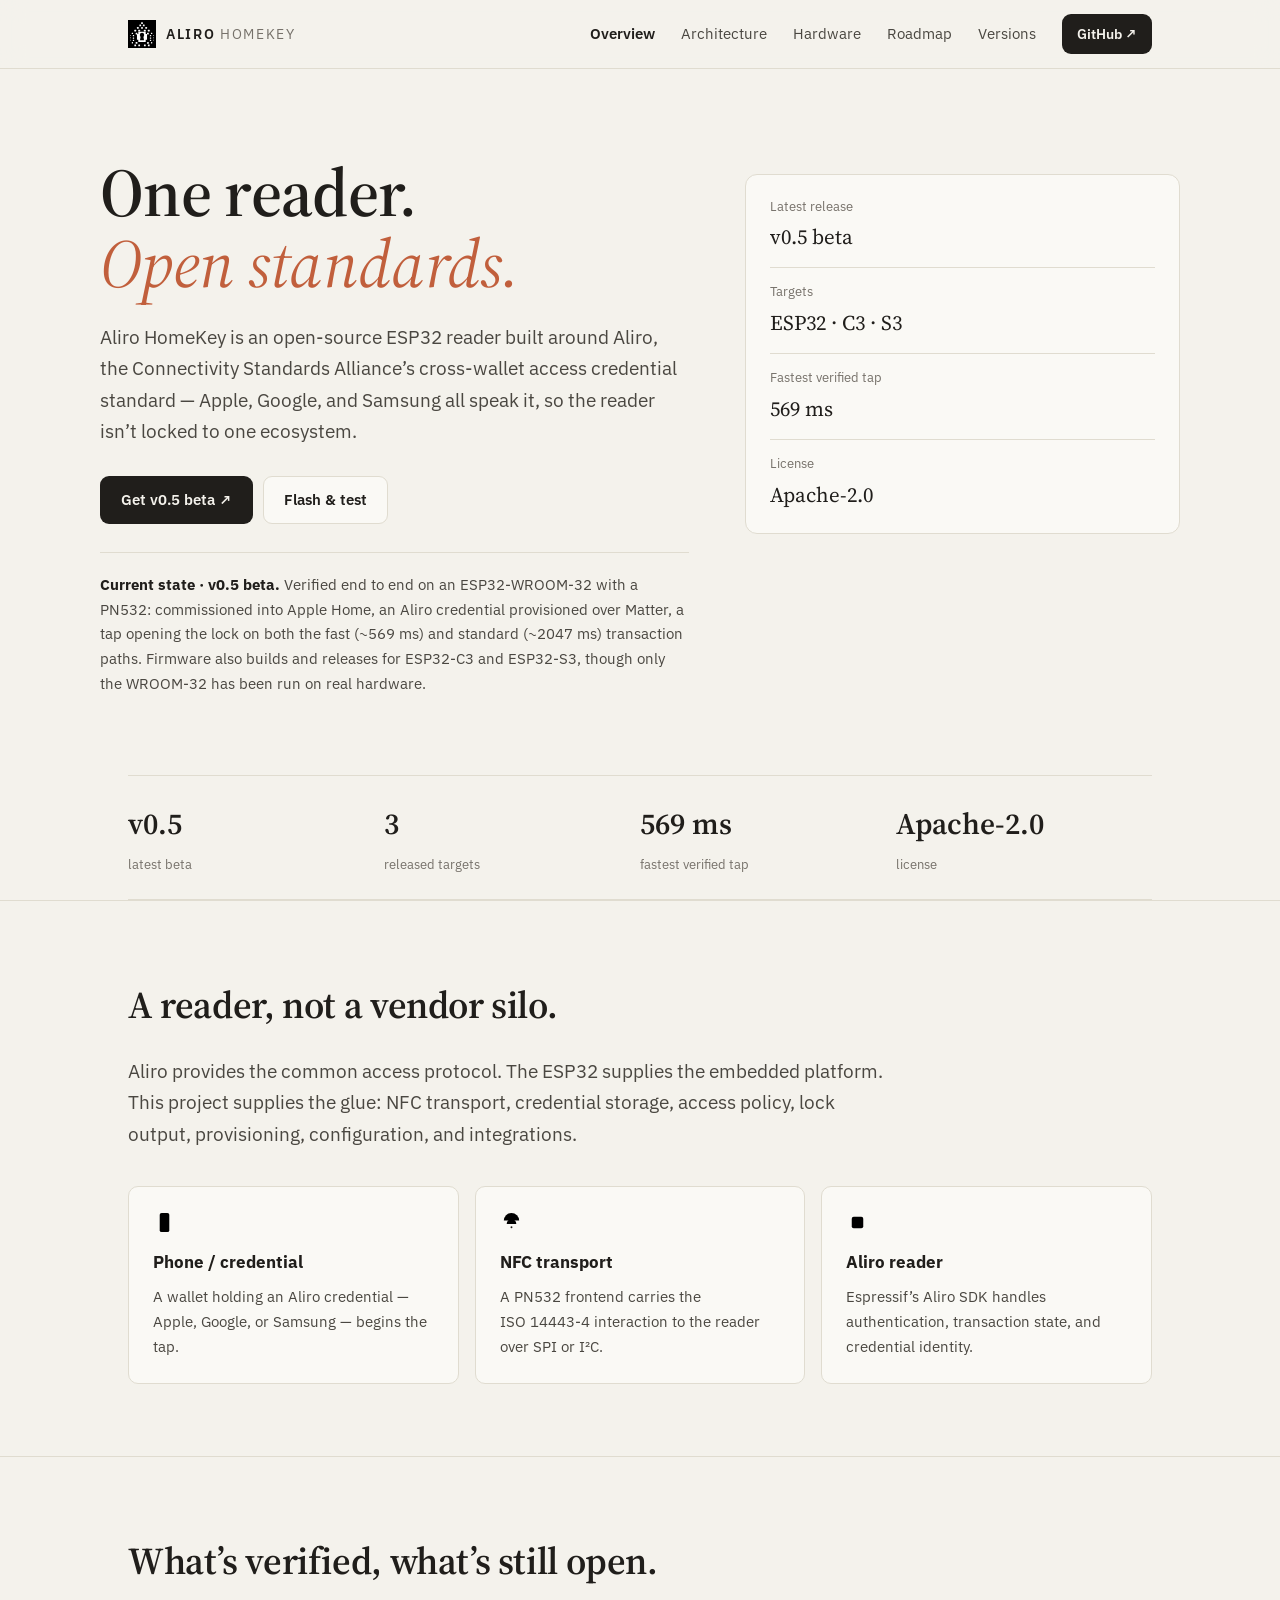
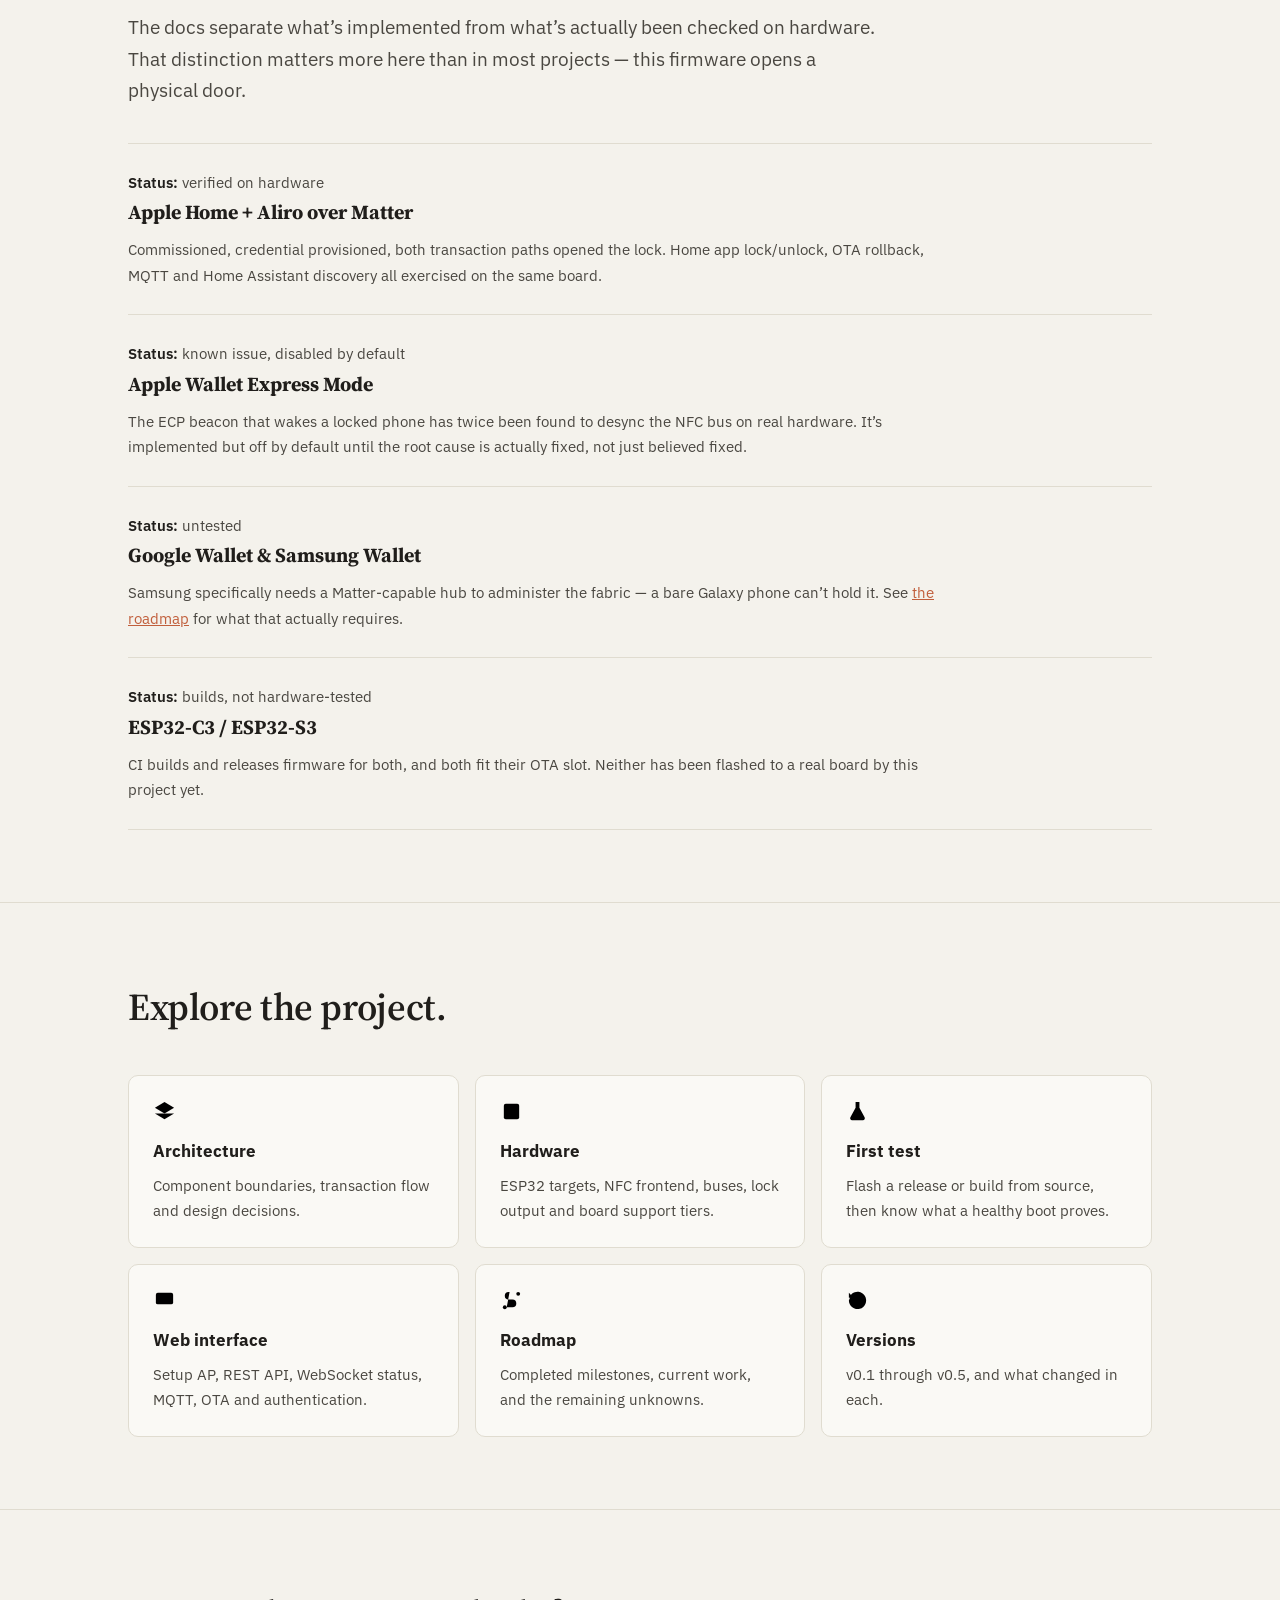
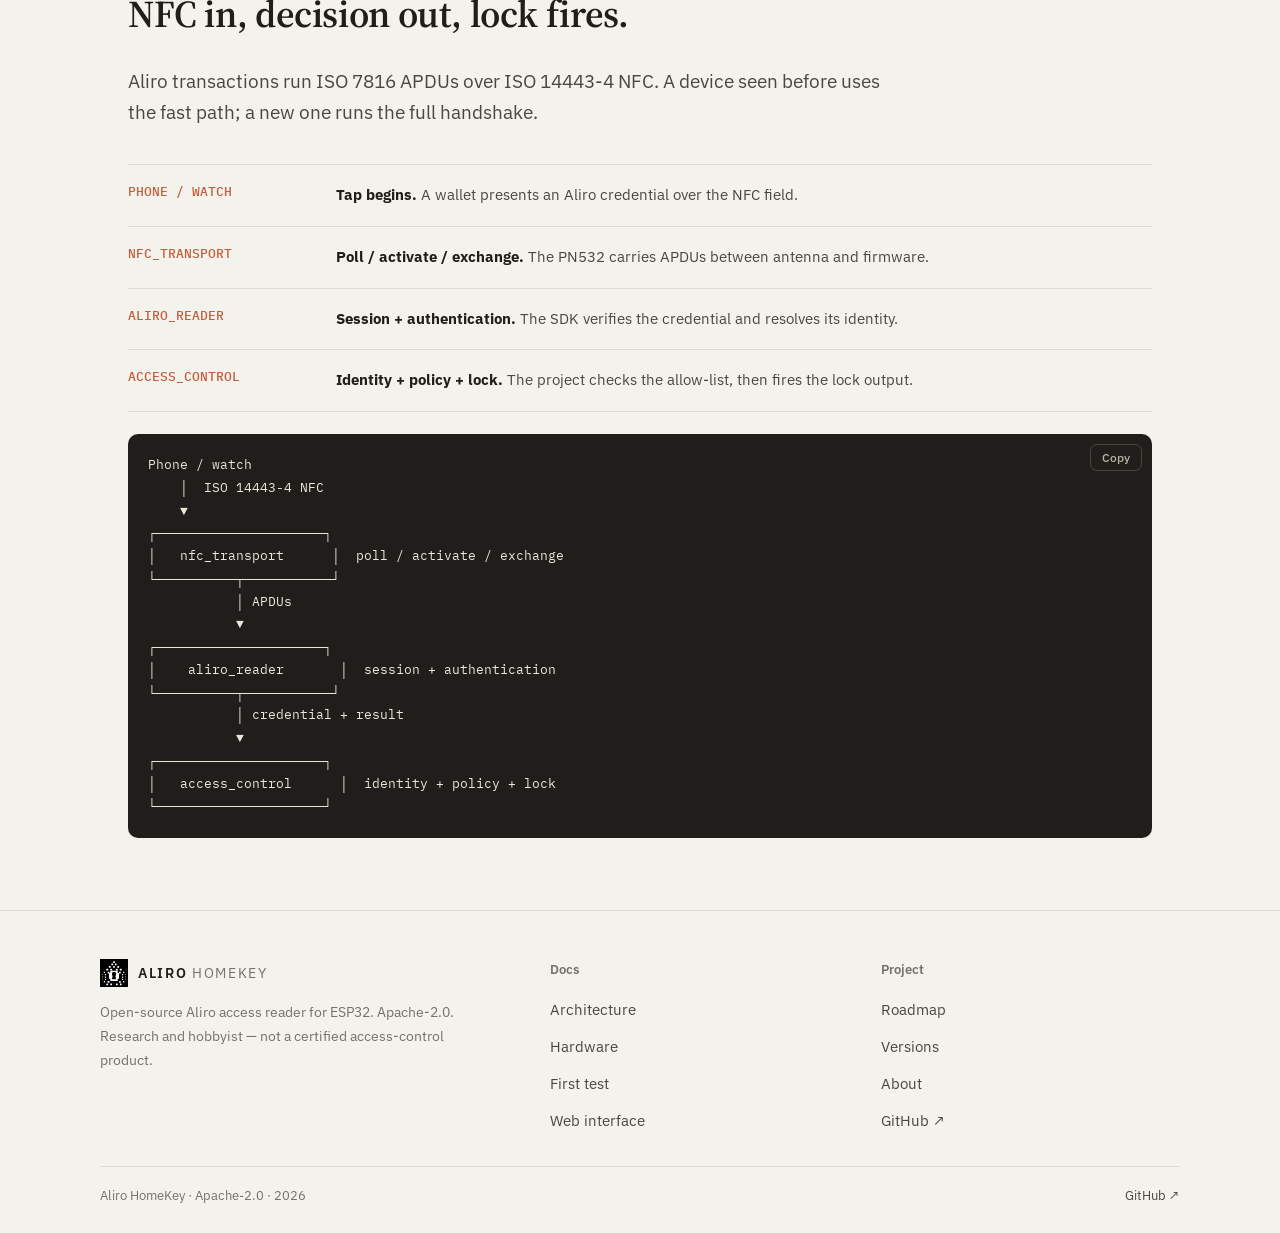
==== commit 080b2544: "chore(site): add monochrome line-icon sprite to cards" ====
--- a/website/index.html
+++ b/website/index.html
@@ -81,9 +81,9 @@
         <p class="lead">Aliro provides the common access protocol. The ESP32 supplies the embedded platform. This project supplies the glue: NFC transport, credential storage, access policy, lock output, provisioning, configuration, and integrations.</p>
       </div>
       <div class="grid">
-        <article class="card"><h3>Phone / credential</h3><p>A wallet holding an Aliro credential &mdash; Apple, Google, or Samsung &mdash; begins the tap.</p></article>
-        <article class="card"><h3>NFC transport</h3><p>A PN532 frontend carries the ISO&nbsp;14443-4 interaction to the reader over SPI or I&sup2;C.</p></article>
-        <article class="card"><h3>Aliro reader</h3><p>Espressif&rsquo;s Aliro SDK handles authentication, transaction state, and credential identity.</p></article>
+        <article class="card"><svg class="ic" aria-hidden="true"><use href="assets/icons.svg#phone"/></svg><h3>Phone / credential</h3><p>A wallet holding an Aliro credential &mdash; Apple, Google, or Samsung &mdash; begins the tap.</p></article>
+        <article class="card"><svg class="ic" aria-hidden="true"><use href="assets/icons.svg#waves"/></svg><h3>NFC transport</h3><p>A PN532 frontend carries the ISO&nbsp;14443-4 interaction to the reader over SPI or I&sup2;C.</p></article>
+        <article class="card"><svg class="ic" aria-hidden="true"><use href="assets/icons.svg#cpu"/></svg><h3>Aliro reader</h3><p>Espressif&rsquo;s Aliro SDK handles authentication, transaction state, and credential identity.</p></article>
       </div>
     </div>
   </section>
@@ -125,12 +125,12 @@
         <h2>Explore the project.</h2>
       </div>
       <div class="grid">
-        <a class="card" href="architecture.html"><h3>Architecture</h3><p>Component boundaries, transaction flow and design decisions.</p></a>
-        <a class="card" href="hardware.html"><h3>Hardware</h3><p>ESP32 targets, NFC frontend, buses, lock output and board support tiers.</p></a>
-        <a class="card" href="first-test.html"><h3>First test</h3><p>Flash a release or build from source, then know what a healthy boot proves.</p></a>
-        <a class="card" href="web.html"><h3>Web interface</h3><p>Setup AP, REST API, WebSocket status, MQTT, OTA and authentication.</p></a>
-        <a class="card" href="roadmap.html"><h3>Roadmap</h3><p>Completed milestones, current work, and the remaining unknowns.</p></a>
-        <a class="card" href="releases.html"><h3>Versions</h3><p>v0.1 through v0.5, and what changed in each.</p></a>
+        <a class="card" href="architecture.html"><svg class="ic" aria-hidden="true"><use href="assets/icons.svg#layers"/></svg><h3>Architecture</h3><p>Component boundaries, transaction flow and design decisions.</p></a>
+        <a class="card" href="hardware.html"><svg class="ic" aria-hidden="true"><use href="assets/icons.svg#board"/></svg><h3>Hardware</h3><p>ESP32 targets, NFC frontend, buses, lock output and board support tiers.</p></a>
+        <a class="card" href="first-test.html"><svg class="ic" aria-hidden="true"><use href="assets/icons.svg#flask"/></svg><h3>First test</h3><p>Flash a release or build from source, then know what a healthy boot proves.</p></a>
+        <a class="card" href="web.html"><svg class="ic" aria-hidden="true"><use href="assets/icons.svg#monitor"/></svg><h3>Web interface</h3><p>Setup AP, REST API, WebSocket status, MQTT, OTA and authentication.</p></a>
+        <a class="card" href="roadmap.html"><svg class="ic" aria-hidden="true"><use href="assets/icons.svg#route"/></svg><h3>Roadmap</h3><p>Completed milestones, current work, and the remaining unknowns.</p></a>
+        <a class="card" href="releases.html"><svg class="ic" aria-hidden="true"><use href="assets/icons.svg#history"/></svg><h3>Versions</h3><p>v0.1 through v0.5, and what changed in each.</p></a>
       </div>
     </div>
   </section>
--- a/website/assets/site.css
+++ b/website/assets/site.css
@@ -285,6 +285,14 @@
 .notfound { min-height: 72vh; display: grid; place-items: center; text-align: center; padding: 60px 0; }
 .notfound img { width: 88px; height: 88px; margin-bottom: 24px; }
 .notfound h1 { font-family: var(--font-display); font-size: clamp(48px, 8vw, 88px); margin: 0 0 10px; }
+
+/* Icons (single SVG sprite in assets/icons.svg) */
+.ic {
+  width: 23px; height: 23px; display: block;
+  color: var(--ink); flex: none;
+}
+.card .ic { margin-bottom: 14px; }
+.option .ic { margin-bottom: 14px; }
 
 /* Responsive */
 @media (max-width: 960px) {
